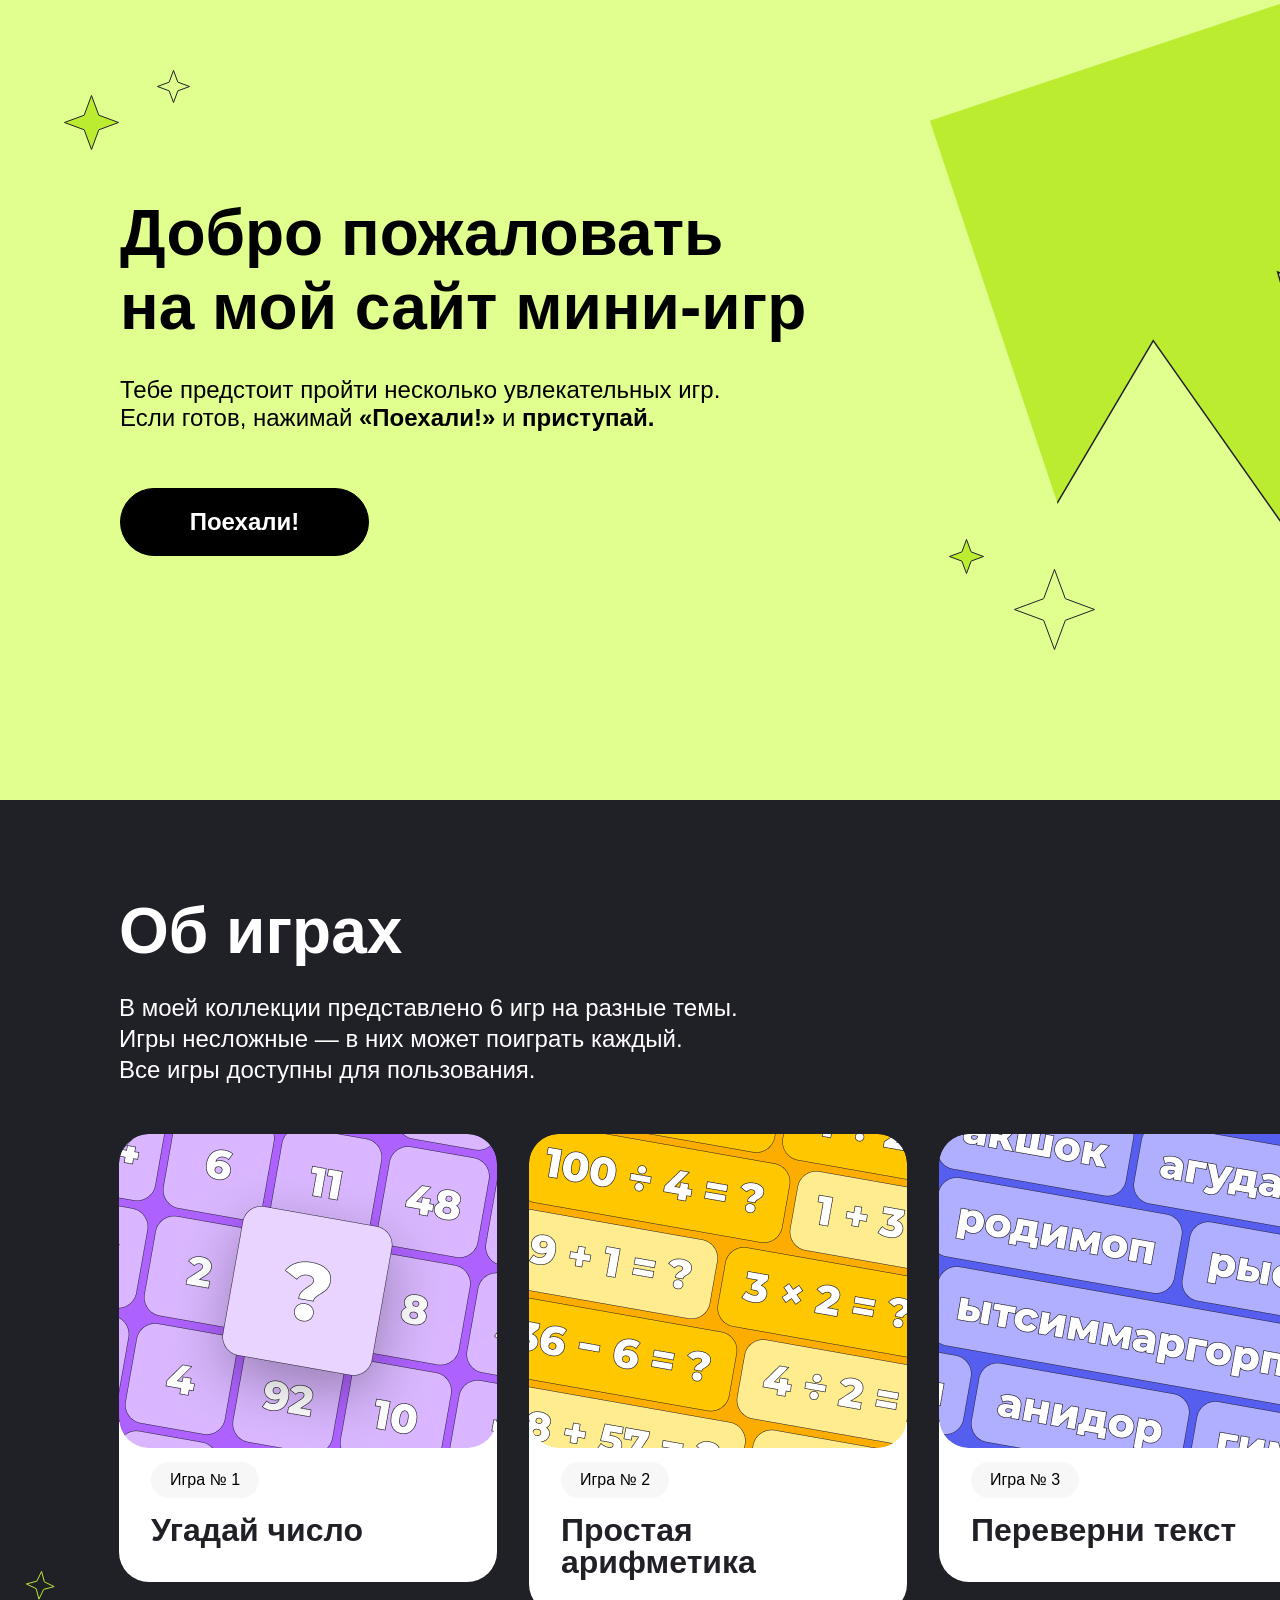
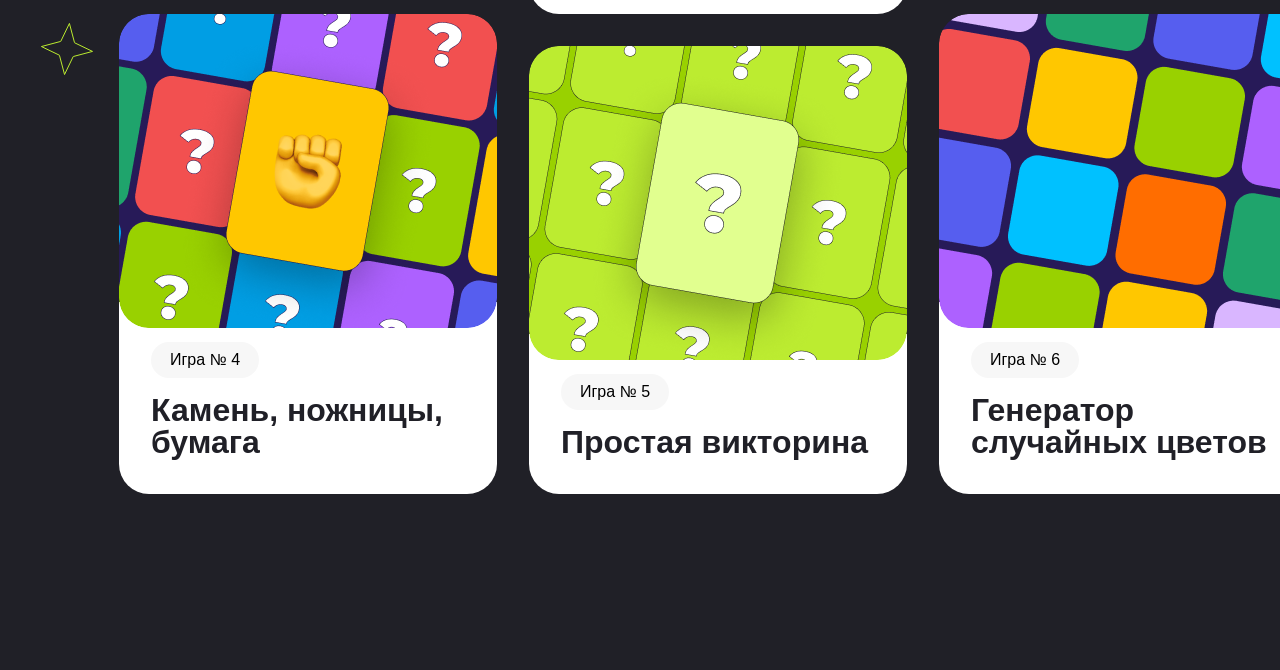
==== index.html @ fdf6c8bb "Сделала первый блок и блок с играми" ====
<!DOCTYPE html>
<html lang="en">
<head>
<link rel="stylesheet" href="style.css">
    <meta charset="UTF-8">
    <meta name="viewport" content="width=device-width, initial-scale=1.0">
    <title>Miniplays</title>
</head>
<body>
    <div class="welcom">
        <h1>Добро пожаловать<br>на мой сайт мини-игр</h1>
        <p>Тебе предстоит пройти несколько увлекательных игр.<br>Если готов, нажимай <strong>«Поехали!»</strong> и <strong>приступай.</strong></p>
        <a href="#games" class="welcom__button">Поехали!<!DOCTYPE html></a>
        <svg class="star-1" width="57" height="57" viewBox="0 0 57 57" fill="none" xmlns="http://www.w3.org/2000/svg">
<path d="M35.7285 20.9756L35.8086 21.1914L36.0244 21.2715L55.5586 28.5L36.0244 35.7285L35.8086 35.8086L35.7285 36.0244L28.5 55.5586L21.2715 36.0244L21.1914 35.8086L20.9756 35.7285L1.44043 28.5L20.9756 21.2715L21.1914 21.1914L21.2715 20.9756L28.5 1.44043L35.7285 20.9756Z" fill="#BCEC30" stroke="#202027"/>
</svg>
        <svg class="star-2" width="35" height="35" viewBox="0 0 35 35" fill="none" xmlns="http://www.w3.org/2000/svg">
<path d="M21.7578 12.9473L21.8379 13.1621L22.0527 13.2422L33.5586 17.5L22.0527 21.7578L21.8379 21.8379L21.7578 22.0527L17.5 33.5586L13.2422 22.0527L13.1621 21.8379L12.9473 21.7578L1.44043 17.5L12.9473 13.2422L13.1621 13.1621L13.2422 12.9473L17.5 1.44043L21.7578 12.9473Z" stroke="#202027"/>
</svg>
        <svg class="star-3" width="37" height="37" viewBox="0 0 37 37" fill="none" xmlns="http://www.w3.org/2000/svg">
<path d="M23.0273 13.6768L23.1074 13.8926L23.3232 13.9727L35.5586 18.5L23.3232 23.0273L23.1074 23.1074L23.0273 23.3232L18.5 35.5586L13.9727 23.3232L13.8926 23.1074L13.6768 23.0273L1.44043 18.5L13.6768 13.9727L13.8926 13.8926L13.9727 13.6768L18.5 1.44043L23.0273 13.6768Z" fill="#BCEC30" stroke="#202027"/>
</svg>
        <svg class="star-4" width="83" height="83" viewBox="0 0 83 83" fill="none" xmlns="http://www.w3.org/2000/svg">
<path d="M52.2402 30.4648L52.3193 30.6807L52.5352 30.7598L81.5586 41.5L52.5352 52.2402L52.3193 52.3193L52.2402 52.5352L41.5 81.5586L30.7598 52.5352L30.6807 52.3193L30.4648 52.2402L1.44043 41.5L30.4648 30.7598L30.6807 30.6807L30.7598 30.4648L41.5 1.44043L52.2402 30.4648Z" stroke="#202027"/>
</svg>
        <svg class="star-5" width="413" height="528" viewBox="0 0 413 528" fill="none" xmlns="http://www.w3.org/2000/svg">
<path d="M533.959 48.4061C543.388 51.031 805.793 161.965 805.793 161.965L527.388 191.848L703.271 417.66L455.313 263.412L430.049 524.856L360.161 249.531L127.215 380.493L287.682 188.266L2.90681 175.289L270.58 95.0267L71.6811 -134.041L351.313 -2.49639L415.308 -256.31L444.045 -1.9517L698.758 -177.398L533.959 48.4061Z" fill="#BCEC30" stroke="#202027" stroke-miterlimit="10" stroke-linecap="round"/>
</svg>




    </div>
    <div class="games" id="games">
        <svg class="star__1" width="32" height="32" viewBox="0 0 32 32" fill="none" xmlns="http://www.w3.org/2000/svg">
<path d="M19.7299 11.9161L19.7892 12.1375L19.9965 12.2377L29.7633 16.9489L19.282 19.7301L19.0596 19.7894L18.9593 19.9966L14.2472 29.7633L11.467 19.2821L11.4077 19.0597L11.2015 18.9596L1.43379 14.2474L11.9159 11.4672L12.1374 11.4079L12.2375 11.2016L16.9487 1.43382L19.7299 11.9161Z" stroke="#BCEC30"/>
</svg>
        <svg class="star__2" width="55" height="55" viewBox="0 0 55 55" fill="none" xmlns="http://www.w3.org/2000/svg">
<path d="M34.7319 20.6643L34.7912 20.8867L34.9985 20.986L52.916 29.6302L33.6877 34.7322L33.4652 34.7914L33.365 34.9987L24.7208 52.9162L19.6188 33.6878L19.5605 33.4655L19.3533 33.3653L1.43475 24.7209L20.6641 19.619L20.8865 19.5608L20.9857 19.3534L29.63 1.43493L34.7319 20.6643Z" stroke="#BCEC30"/>
</svg>
        <h2>Об играх</h2>
        <p>В моей коллекции представлено 6 игр на разные темы.<br>Игры несложные — в них может поиграть каждый.<br>Все игры доступны для пользования.</p>
    <div class="games__cards">
        <a class="games__card">
        <img src="images/cards1.png" alt="">
        <div class="games__card-content">
                <p class="games__card-number">Игра № 1</p>
                <h3>Угадай число</h3>
        </div>
        </a>
        <a class="games__card">
        <img src="images/cards2.png" alt="">
        <div class="games__card-content">
                <p class="games__card-number">Игра № 2</p>
                <h3>Простая арифметика</h3>
        </div>
        </a>
        <a class="games__card">
        <img src="images/cards3.png" alt="">
        <div class="games__card-content">
                <p class="games__card-number">Игра № 3</p>
                <h3>Переверни текст</h3>

        </div>
        </a>
        <a class="games__card">
        <img src="images/cards4.png" alt="">
        <div class="games__card-content">
                <p class="games__card-number">Игра № 4</p>
                <h3>Камень, ножницы,  бумага </h3>
        </div>
        </a>
        <a class="games__card">
        <img src="images/cards5.png" alt="">
        <div class="games__card-content">
                <p class="games__card-number">Игра № 5</p>
                <h3>Простая викторина</h3>
        </div>
        </a>
        <a class="games__card">
        <img src="images/cards6.png" alt="">
        <div class="games__card-content">
                <p class="games__card-number">Игра № 6</p>
                <h3>Генератор случайных цветов</h3>
        </div>
        </a>
    </div>
</body>
</html>
---- style.css ----
* {
    margin: 0;
    padding: 0;
}
.welcom {
    width: 1440px;
    height: 800px;
    box-sizing: border-box;
    background: rgba(225, 255, 143, 1);
    padding-left: 120px;
    padding-top: 196px;
    position: relative;
}

.welcom h1 {
    font-family: 'Montserrat', sans-serif;
    font-weight: 700;
    font-size: 64px;
    width: 769px;
    height: 156px;
}

.welcom p {
    font-family: 'Montserrat', sans-serif;
    font-size: 24px;
    width: 720px;
    height: 64px;
    margin-top: 24px;
}

.welcom__button {
    font-family: 'Montserrat', sans-serif;
    display: flex;
    align-items: center;
    justify-content: center;
    text-decoration: none;
    width: 247px;
    height: 66px;
    border-radius: 60px;
    border: 1px solid black;
    background: black;
    color: white;
    width: 117;
    height: 34;
    font-weight: 600;
    font-size: 24px;
    margin-top: 48px;
    transition: 0.3s;
}

.welcom__button:hover {
    background: white;
    color: black;
}

.welcom .star-1 {
    position: absolute;
    top: 94px;
    left: 63px;
}

.welcom .star-2 {
    position: absolute;
    top: 69px;
    left: 156px;
}

.welcom .star-3 {
    position: absolute;
    top: 538px;
    left: 948px;
}

.welcom .star-4 {
    position: absolute;
    top: 568px;
    left: 1013px;
}

.welcom .star-5 {
    position: relative;
    overflow: hidden;
    width: 749.55px;
    height: 791.06px;
    top: -600px;
    left: 928.75px;
    transform: rotate(-108.45deg);
}

.games {
    width: 1440px;
    height: 1470px;
    box-sizing: border-box;
    background: rgba(32, 32, 39, 1);
    padding-left: 119px;
    padding-right: 120px;
    padding-top: 94px;
}

.games h2 {
    font-family: 'Montserrat', sans-serif;
    font-weight: 700;
    font-size: 64px;
    color: rgba(255, 255, 255, 1);
}

.games > p {
    font-family: 'Montserrat', sans-serif;
    font-weight: 400;
    font-size: 24px;
    line-height: 130%;
    color: rgba(255, 255, 255, 1);
    margin-top: 24px;
}

.games__cards {
    display: grid;
    grid-template-columns: repeat(3, 378px);
    gap: 32px;
    margin-top: 48px;
    align-items: start;
}

.games__card {
    display: block;
    width: 378px;
    text-decoration: none;
    transition: 0.3s;
}

.games__card:hover {
    transform: scale(1.05);
}

.games__card:nth-child(4),
.games__card:nth-child(6) {
    transform: translateY(-32px);
}

.games__card:nth-child(4):hover,
.games__card:nth-child(6):hover {
    transform: translateY(-32px) scale(1.05);
}

.games__card img {
    width: 378px;
    height: 314px;
    border-radius: 30px;
}

.games__card-content {
    display: flex;
    flex-direction: column;
    width: 378px;
    box-sizing: border-box;
    gap: 16px;
    border-radius: 0 0 30px 30px;
    padding-top: 40px;
    padding-right: 32px;
    padding-bottom: 36px;
    padding-left: 32px;
    background: white;
    margin-top: -30px;
}

.games__card-content p {
    font-family: 'Montserrat', sans-serif;
    font-weight: 500;
    font-size: 16px;
    line-height: 110%;
}

.games__card-content h3 {
    font-family: 'Montserrat', sans-serif;
    font-weight: 700;
    font-size: 32px;
    line-height: 100%;
    letter-spacing: 0;
    color: rgba(32, 32, 39, 1);
}

.games__card-number {
    width: 108px;
    height: 36px;
    border-radius: 52.58px;
    font-family: 'Montserrat', sans-serif;
    font-weight: 500;
    font-size: 16px;
    background: rgba(247, 247, 247, 1);
    display: flex;
    align-items: center;
    justify-content: center;
}

.games .star__1 {
    position: absolute;
    width: 31.34px;
    height: 31.34px;
    top: 1570px;
    left: 25px;
    z-index: 1;
}

.games .star__2 {
    position: absolute;
    width: 54.6px;
    height: 54.6px;
    top: 1622px;
    left: 40px;
    z-index: 1;
}
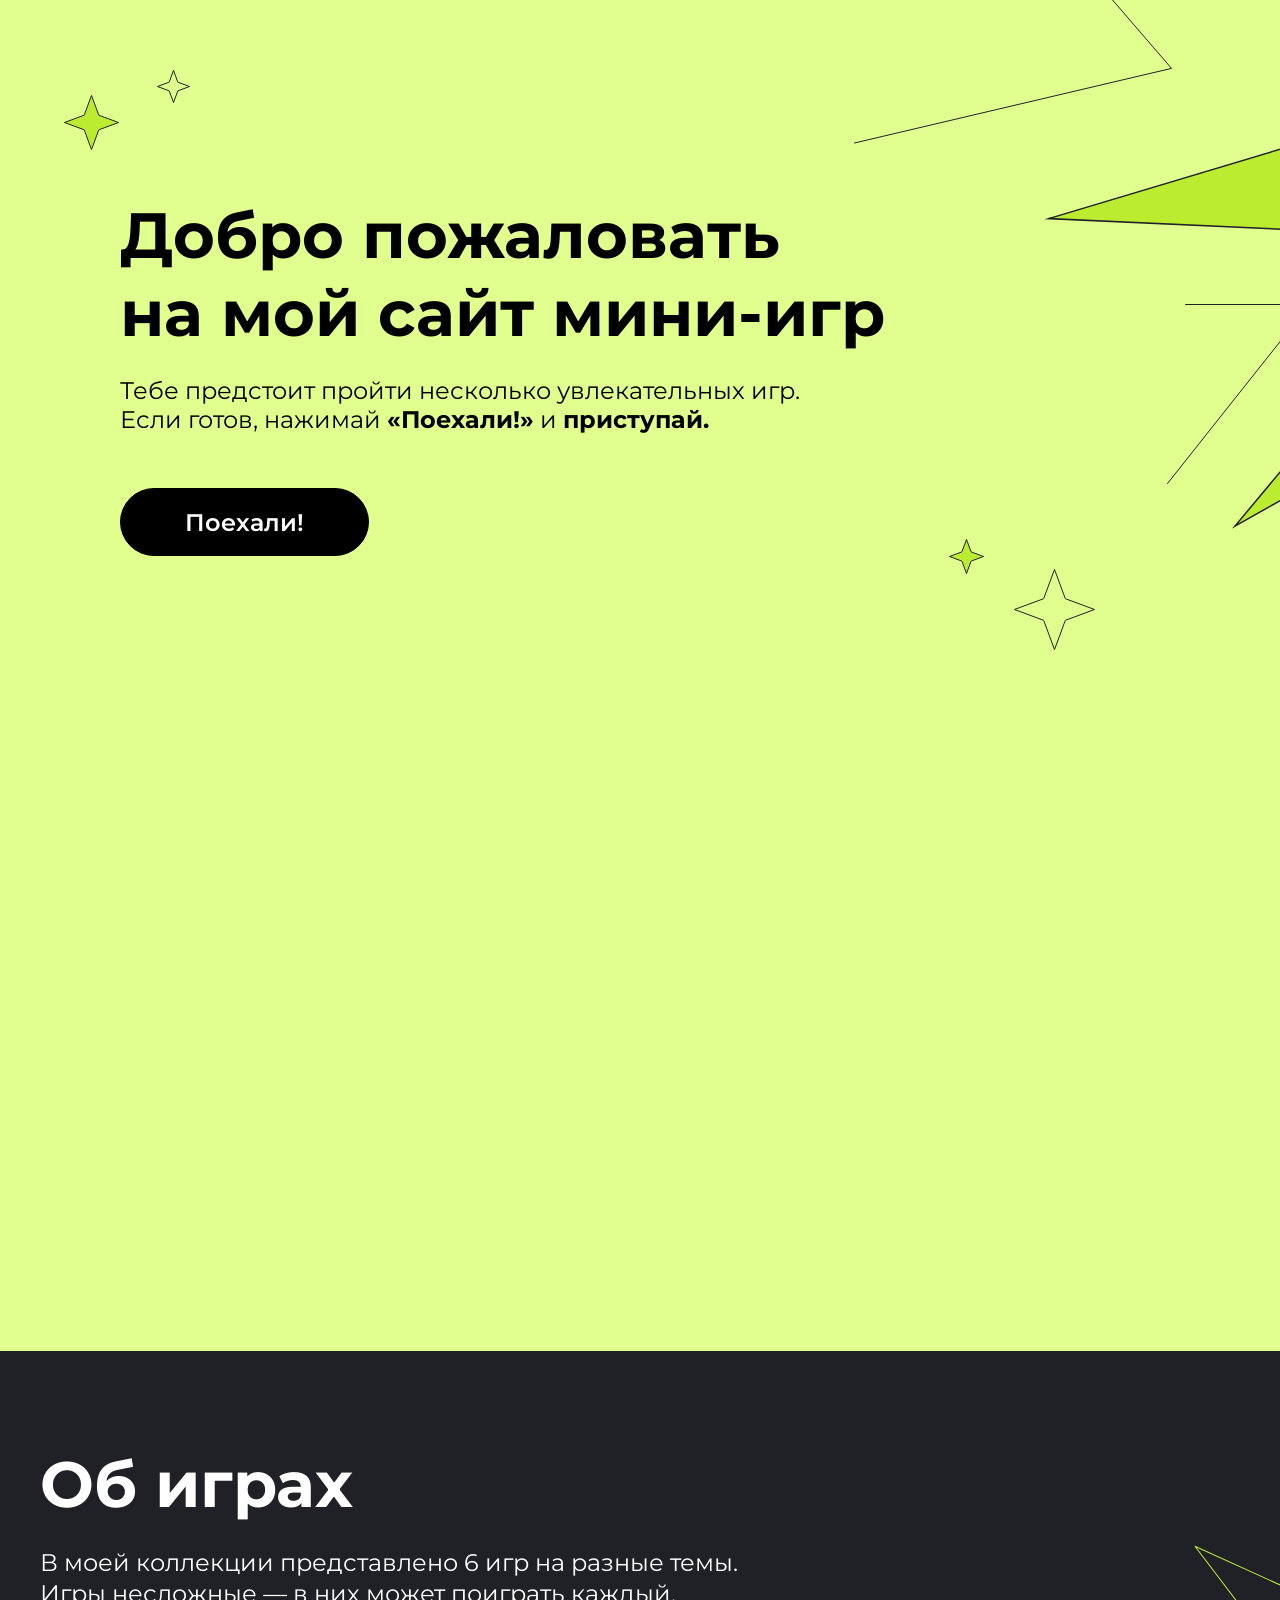
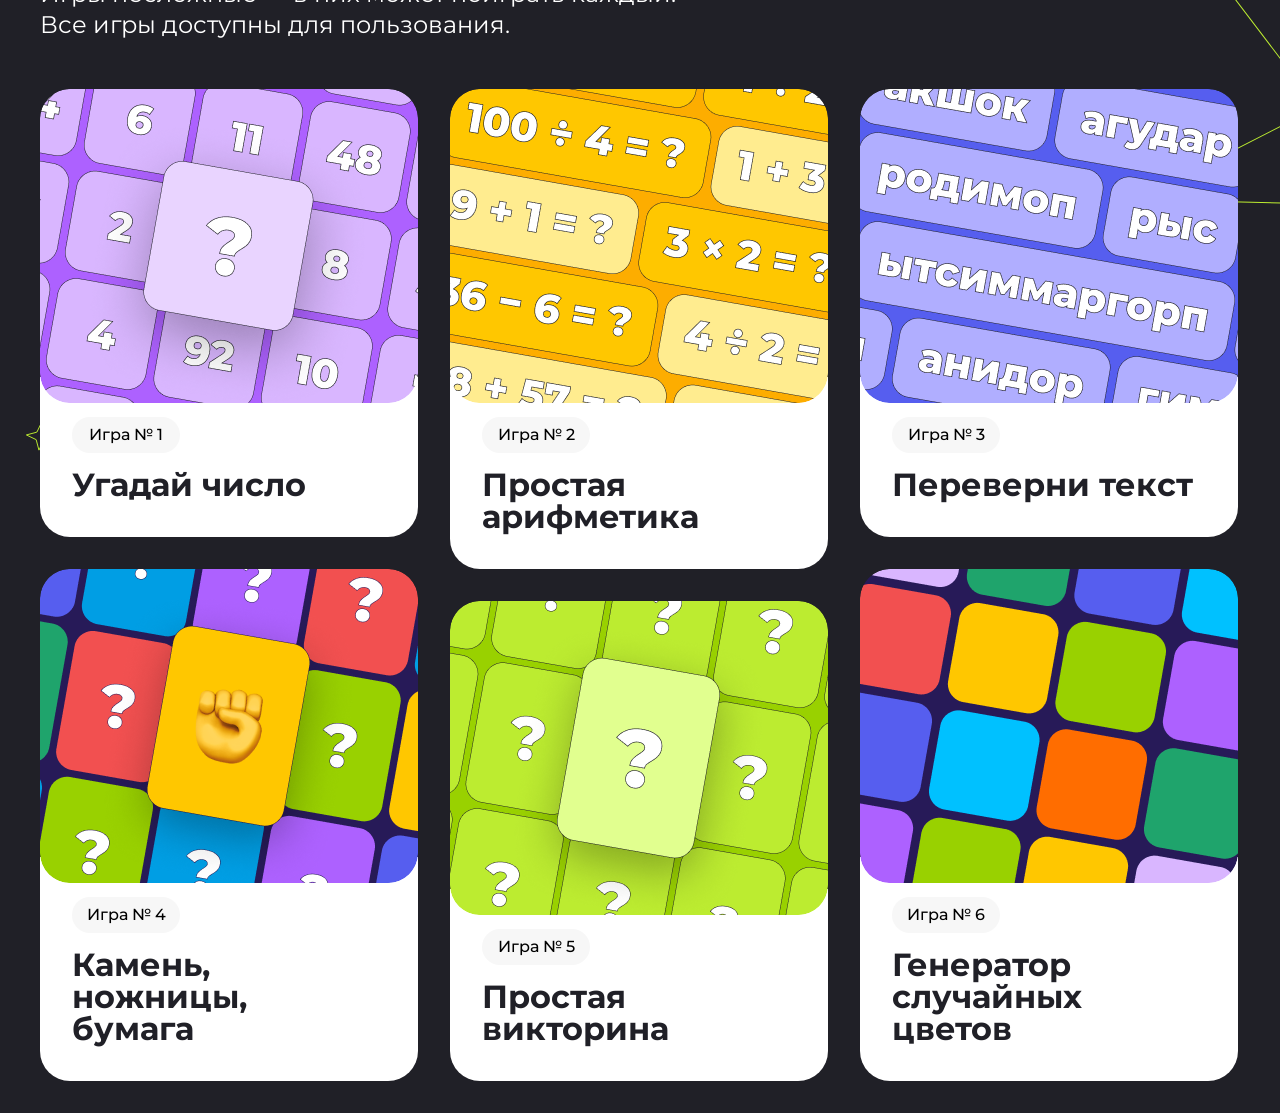
==== commit b36c3ae3: "Доработала HTML и CSS" ====
--- a/index.html
+++ b/index.html
@@ -1,13 +1,16 @@
 <!DOCTYPE html>
 <html lang="en">
 <head>
-<link rel="stylesheet" href="style.css">
+<link rel="preconnect" href="https://fonts.googleapis.com">
+<link rel="preconnect" href="https://fonts.gstatic.com" crossorigin>
+<link href="https://fonts.googleapis.com/css2?family=Montserrat:wght@400;500;600;700&display=swap" rel="stylesheet">
+<link rel="stylesheet"  href="style.css">
     <meta charset="UTF-8">
     <meta name="viewport" content="width=device-width, initial-scale=1.0">
     <title>Miniplays</title>
 </head>
 <body>
-    <div class="welcom">
+    <section class="welcom">
         <h1>Добро пожаловать<br>на мой сайт мини-игр</h1>
         <p>Тебе предстоит пройти несколько увлекательных игр.<br>Если готов, нажимай <strong>«Поехали!»</strong> и <strong>приступай.</strong></p>
         <a href="#games" class="welcom__button">Поехали!<!DOCTYPE html></a>
@@ -26,18 +29,31 @@
         <svg class="star-5" width="413" height="528" viewBox="0 0 413 528" fill="none" xmlns="http://www.w3.org/2000/svg">
 <path d="M533.959 48.4061C543.388 51.031 805.793 161.965 805.793 161.965L527.388 191.848L703.271 417.66L455.313 263.412L430.049 524.856L360.161 249.531L127.215 380.493L287.682 188.266L2.90681 175.289L270.58 95.0267L71.6811 -134.041L351.313 -2.49639L415.308 -256.31L444.045 -1.9517L698.758 -177.398L533.959 48.4061Z" fill="#BCEC30" stroke="#202027" stroke-miterlimit="10" stroke-linecap="round"/>
 </svg>
+        <svg class="vector-1" width="82" height="129" viewBox="0 0 82 129" fill="none" xmlns="http://www.w3.org/2000/svg">
+<path d="M56.8884 1.04858L0.729492 59.8133L80.7295 127.049L56.8884 1.04858Z" fill="#BCEC30" stroke="#202027" stroke-linecap="round"/>
+</svg>
+        <svg class="vector-2" width="319" height="154" viewBox="0 0 319 154" fill="none" xmlns="http://www.w3.org/2000/svg">
+<path d="M241.293 -10L317.5 78.3799L0.5 153" stroke="#202027" stroke-linecap="round"/>
+</svg>
+        <svg class="vector-3" width="144" height="180" viewBox="0 0 144 180" fill="none" xmlns="http://www.w3.org/2000/svg">
+<path d="M18.5824 0.5H142.5L0.5 179.5" stroke="#202027" stroke-linecap="round"/>
+</svg>
+        <svg class="vector-4" width="216" height="420" viewBox="0 0 216 420" fill="none" xmlns="http://www.w3.org/2000/svg">
+<path d="M0.5 79.8677L114.26 0.822235L220.382 418.822" stroke="#202027" stroke-linecap="round"/>
+</svg>
 
-
-
-
-    </div>
-    <div class="games" id="games">
+    </section>
+    <section class="games" id="games">
         <svg class="star__1" width="32" height="32" viewBox="0 0 32 32" fill="none" xmlns="http://www.w3.org/2000/svg">
 <path d="M19.7299 11.9161L19.7892 12.1375L19.9965 12.2377L29.7633 16.9489L19.282 19.7301L19.0596 19.7894L18.9593 19.9966L14.2472 29.7633L11.467 19.2821L11.4077 19.0597L11.2015 18.9596L1.43379 14.2474L11.9159 11.4672L12.1374 11.4079L12.2375 11.2016L16.9487 1.43382L19.7299 11.9161Z" stroke="#BCEC30"/>
 </svg>
         <svg class="star__2" width="55" height="55" viewBox="0 0 55 55" fill="none" xmlns="http://www.w3.org/2000/svg">
 <path d="M34.7319 20.6643L34.7912 20.8867L34.9985 20.986L52.916 29.6302L33.6877 34.7322L33.4652 34.7914L33.365 34.9987L24.7208 52.9162L19.6188 33.6878L19.5605 33.4655L19.3533 33.3653L1.43475 24.7209L20.6641 19.619L20.8865 19.5608L20.9857 19.3534L29.63 1.43493L34.7319 20.6643Z" stroke="#BCEC30"/>
 </svg>
+        <svg class="star__3" width="458" height="567" viewBox="0 0 458 567" fill="none" xmlns="http://www.w3.org/2000/svg">
+<path d="M311.161 184.877L311.375 185.435L311.886 185.126L479.433 83.8167L380.124 252.557L379.822 253.073L380.382 253.28L564.052 321.108L370.208 348.674L369.616 348.758L369.804 349.326L431.289 535.215L288.879 400.849L288.444 400.439L288.117 400.94L181.119 564.91L197.378 369.793L197.429 369.197L196.833 369.254L1.92162 387.833L164.61 278.892L165.107 278.56L164.691 278.129L28.6394 137.326L215.247 196.597L215.817 196.778L215.894 196.186L241.151 2.02592L311.161 184.877Z" stroke="#BCEC30"/>
+</svg>
+
         <h2>Об играх</h2>
         <p>В моей коллекции представлено 6 игр на разные темы.<br>Игры несложные — в них может поиграть каждый.<br>Все игры доступны для пользования.</p>
     <div class="games__cards">
@@ -86,5 +102,6 @@
         </div>
         </a>
     </div>
+  </section>
 </body>
 </html>
--- a/style.css
+++ b/style.css
@@ -3,8 +3,6 @@
     padding: 0;
 }
 .welcom {
-    width: 1440px;
-    height: 800px;
     box-sizing: border-box;
     background: rgba(225, 255, 143, 1);
     padding-left: 120px;
@@ -83,17 +81,46 @@
     width: 749.55px;
     height: 791.06px;
     top: -600px;
-    left: 928.75px;
-    transform: rotate(-108.45deg);
+    left: 858.75px;
+}
+
+.vector-1 {
+    position: absolute;
+    width: 80;
+    height: 126;
+    top: 648px;
+    left: 1427px;
+}
+
+.vector-2 {
+    position: absolute;
+    width: 317;
+    height: 163;
+    top: -10px;
+    left: 854px;
+}
+
+.vector-3 {
+    position: absolute;
+    width: 142;
+    height: 179;
+    top: 304px;
+    left: 1167px;
+}
+.vector-4 {
+    position: absolute;
+    width: 219.9;
+    height: 418;
+    top: 489px;
+    left: 1425px;
 }
 
 .games {
-    width: 1440px;
-    height: 1470px;
     box-sizing: border-box;
     background: rgba(32, 32, 39, 1);
-    padding-left: 119px;
-    padding-right: 120px;
+    position: relative;
+    padding-left: max(calc((100% - 1200px) / 2), 24px);
+    padding-right: max(calc((100% - 1200px) / 2), 24px);
     padding-top: 94px;
 }
 
@@ -126,6 +153,8 @@
     width: 378px;
     text-decoration: none;
     transition: 0.3s;
+    position: relative;
+    z-index: 2;
 }
 
 .games__card:hover {
@@ -196,7 +225,7 @@
     position: absolute;
     width: 31.34px;
     height: 31.34px;
-    top: 1570px;
+    top: 670px;
     left: 25px;
     z-index: 1;
 }
@@ -205,7 +234,16 @@
     position: absolute;
     width: 54.6px;
     height: 54.6px;
-    top: 1622px;
+    top: 722px;
     left: 40px;
     z-index: 1;
+}
+
+.games .star__3 {
+    position: absolute;
+    width: 584.72px;
+    height: 584.72px;
+    top: 77px;
+    left: 1090px;
+    transform: rotate(6.77deg);
 }
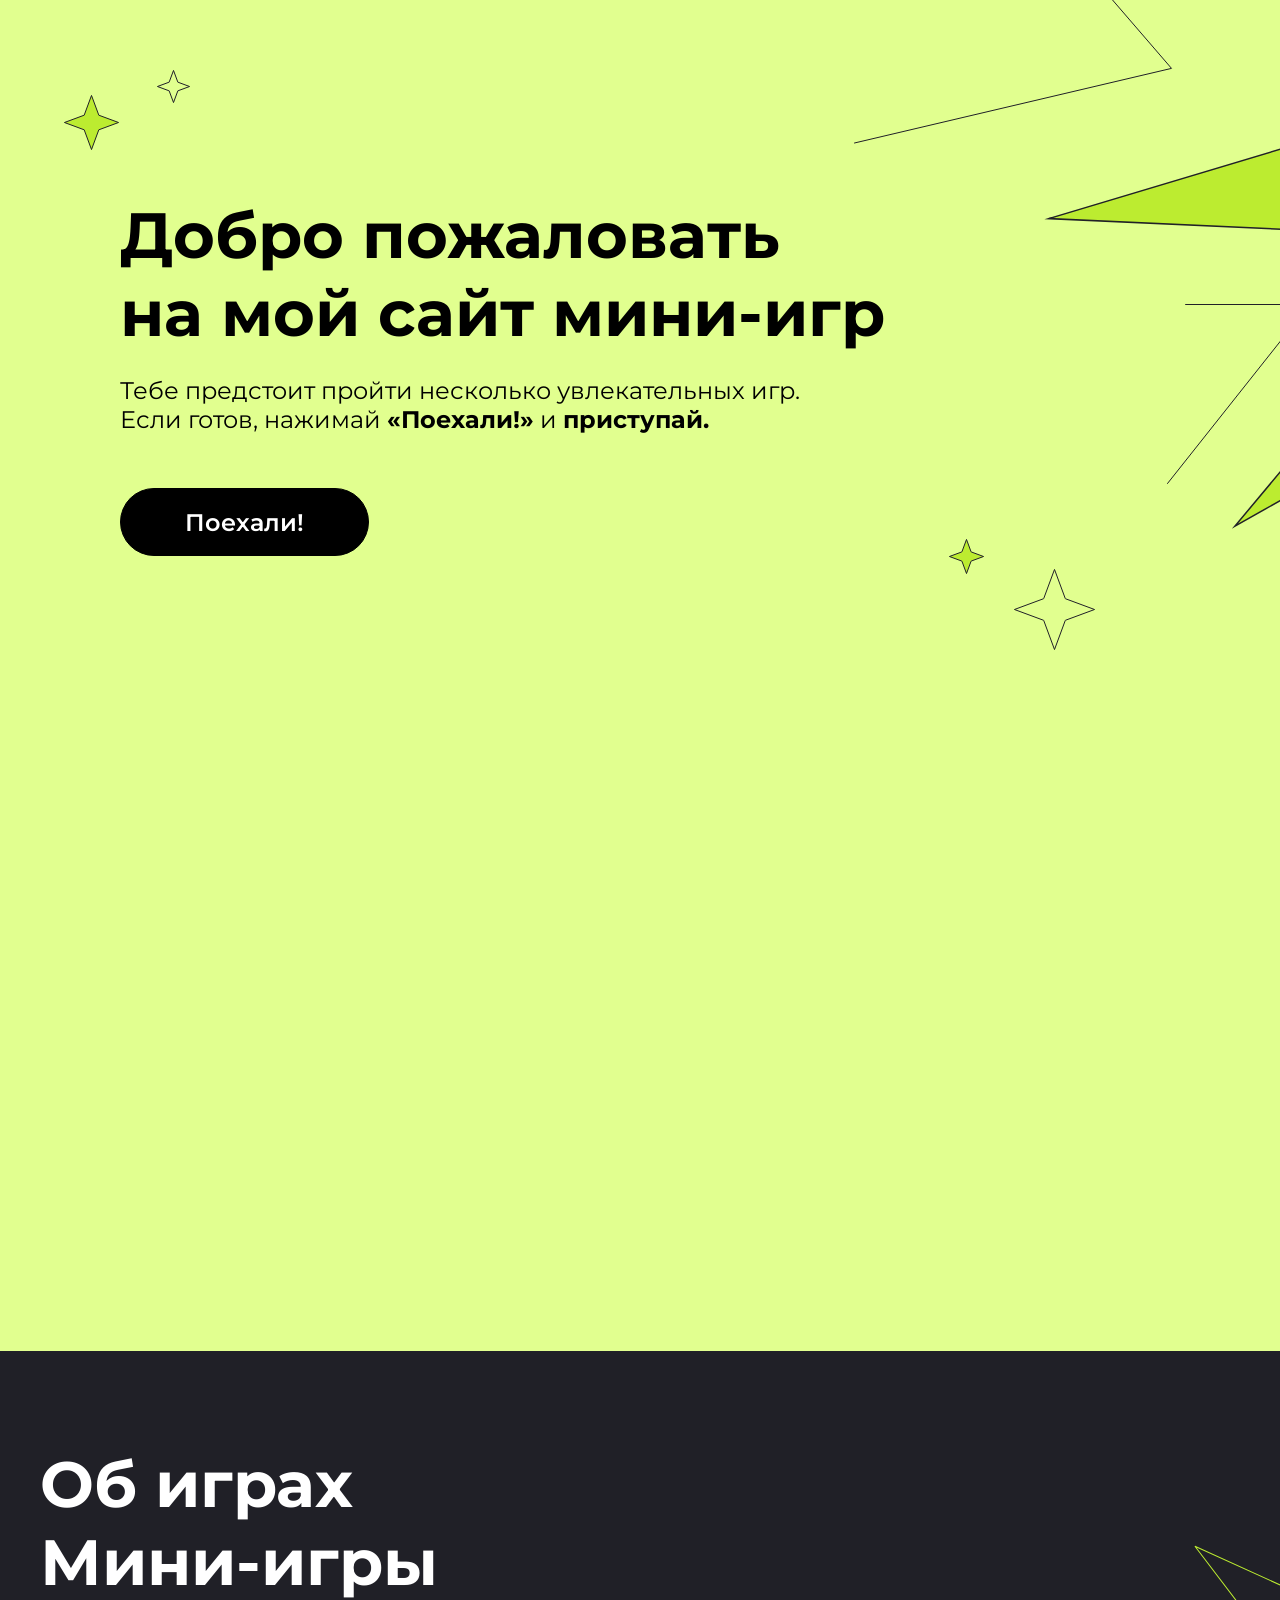
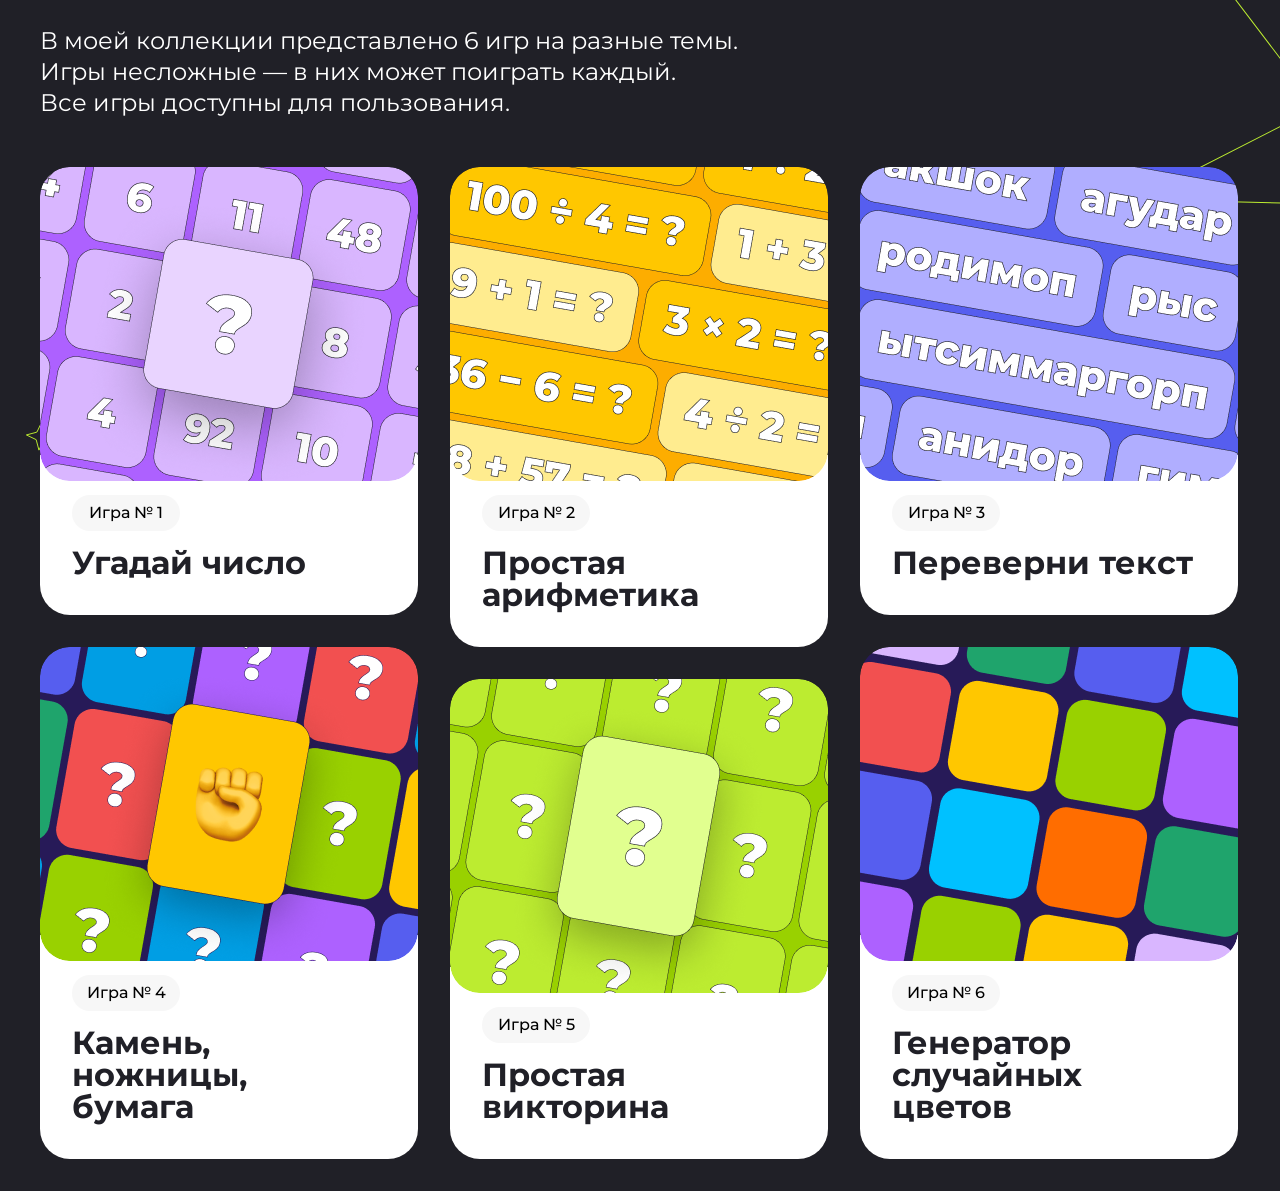
==== commit db7de644: "hw-1: адаптив welcom-блока и начало блока games" ====
--- a/index.html
+++ b/index.html
@@ -54,7 +54,8 @@
 <path d="M311.161 184.877L311.375 185.435L311.886 185.126L479.433 83.8167L380.124 252.557L379.822 253.073L380.382 253.28L564.052 321.108L370.208 348.674L369.616 348.758L369.804 349.326L431.289 535.215L288.879 400.849L288.444 400.439L288.117 400.94L181.119 564.91L197.378 369.793L197.429 369.197L196.833 369.254L1.92162 387.833L164.61 278.892L165.107 278.56L164.691 278.129L28.6394 137.326L215.247 196.597L215.817 196.778L215.894 196.186L241.151 2.02592L311.161 184.877Z" stroke="#BCEC30"/>
 </svg>
 
-        <h2>Об играх</h2>
+        <h2 class="games__title-desktop">Об играх</h2>
+        <h2 class="games__title-mobile">Мини-игры</h2>
         <p>В моей коллекции представлено 6 игр на разные темы.<br>Игры несложные — в них может поиграть каждый.<br>Все игры доступны для пользования.</p>
     <div class="games__cards">
         <a class="games__card">
--- a/style.css
+++ b/style.css
@@ -124,7 +124,8 @@
     padding-top: 94px;
 }
 
-.games h2 {
+.games h2 
+{
     font-family: 'Montserrat', sans-serif;
     font-weight: 700;
     font-size: 64px;
@@ -246,4 +247,133 @@
     top: 77px;
     left: 1090px;
     transform: rotate(6.77deg);
+}
+
+@media (max-width: 767px) {
+  .welcom {
+    padding-top: 147px;
+    padding-left: 57px;
+    padding-right: 57px;
+    padding-bottom: 180px;
+  }
+
+  .welcom h1 {
+    width: auto;
+    height: auto;
+    font-size: 40px;
+    line-height: 100%;
+    text-align: center;
+  }
+
+  .welcom p {
+    width: auto;
+    height: auto;
+    font-size: 16px;
+    line-height: 100%;
+    text-align: center;
+  }
+
+  .welcom__button {
+    width: auto;
+    height: auto;
+    font-size: 16px;
+    padding: 16px 28px;
+    margin-top: 36px;
+    margin-left: auto;
+    margin-right: auto;
+  }
+
+  .welcom .star-1 {
+    width: 35px;
+    height: 35px;
+    top: 97px;
+    left: 38px;
+  }
+
+  .welcom .star-2 {
+    width: 21px;
+    height: 21px;
+    top: 64px;
+    left: 92px;
+  }
+
+  .welcom .star-3 {
+    width: 18px;
+    height: 18px;
+    top: 557px;
+    left: 273px;
+  }
+
+  .welcom .star-4 {
+    width: 39px;
+    height: 41px;
+    top: 580px;
+    left: 304px;
+  }
+
+  .welcom .star-5 {
+    position: absolute;
+    width: 223px;
+    height: 238px;
+    top: -103px;
+    left: 188px;
+    transform: rotate(-108.68deg);
+  }
+
+  .welcom .vector-1,
+  .welcom .vector-2,
+  .welcom .vector-3,
+  .welcom .vector-4 {
+    display: none;
+  }
+
+  .games {
+    padding-top: 48px;
+    padding-left: 16px;
+    padding-right: 16px;
+    padding-bottom: 48px;
+  }
+
+  .games h2 {
+    font-size: 40px;
+  }
+
+  .games > p {
+    font-size: 16px;
+  }
+
+  .games__cards {
+    grid-template-columns: 1fr;
+    gap: 24px;
+    margin-top: 48px;
+  }
+
+  .games__card {
+    width: 100%;
+  }
+
+  .games__card img {
+    width: 100%;
+    height: auto;
+  }
+
+  .games__card-content {
+    width: 100%;
+  }
+
+  .games__card:nth-child(4),
+  .games__card:nth-child(6) {
+    transform: none;
+  }
+
+  .games__card:nth-child(4):hover,
+  .games__card:nth-child(6):hover {
+    transform: scale(1.02);
+  }
+
+  .games .star__1,
+  .games .star__2,
+  .games .star__3 {
+    display: none;
+  }
 }
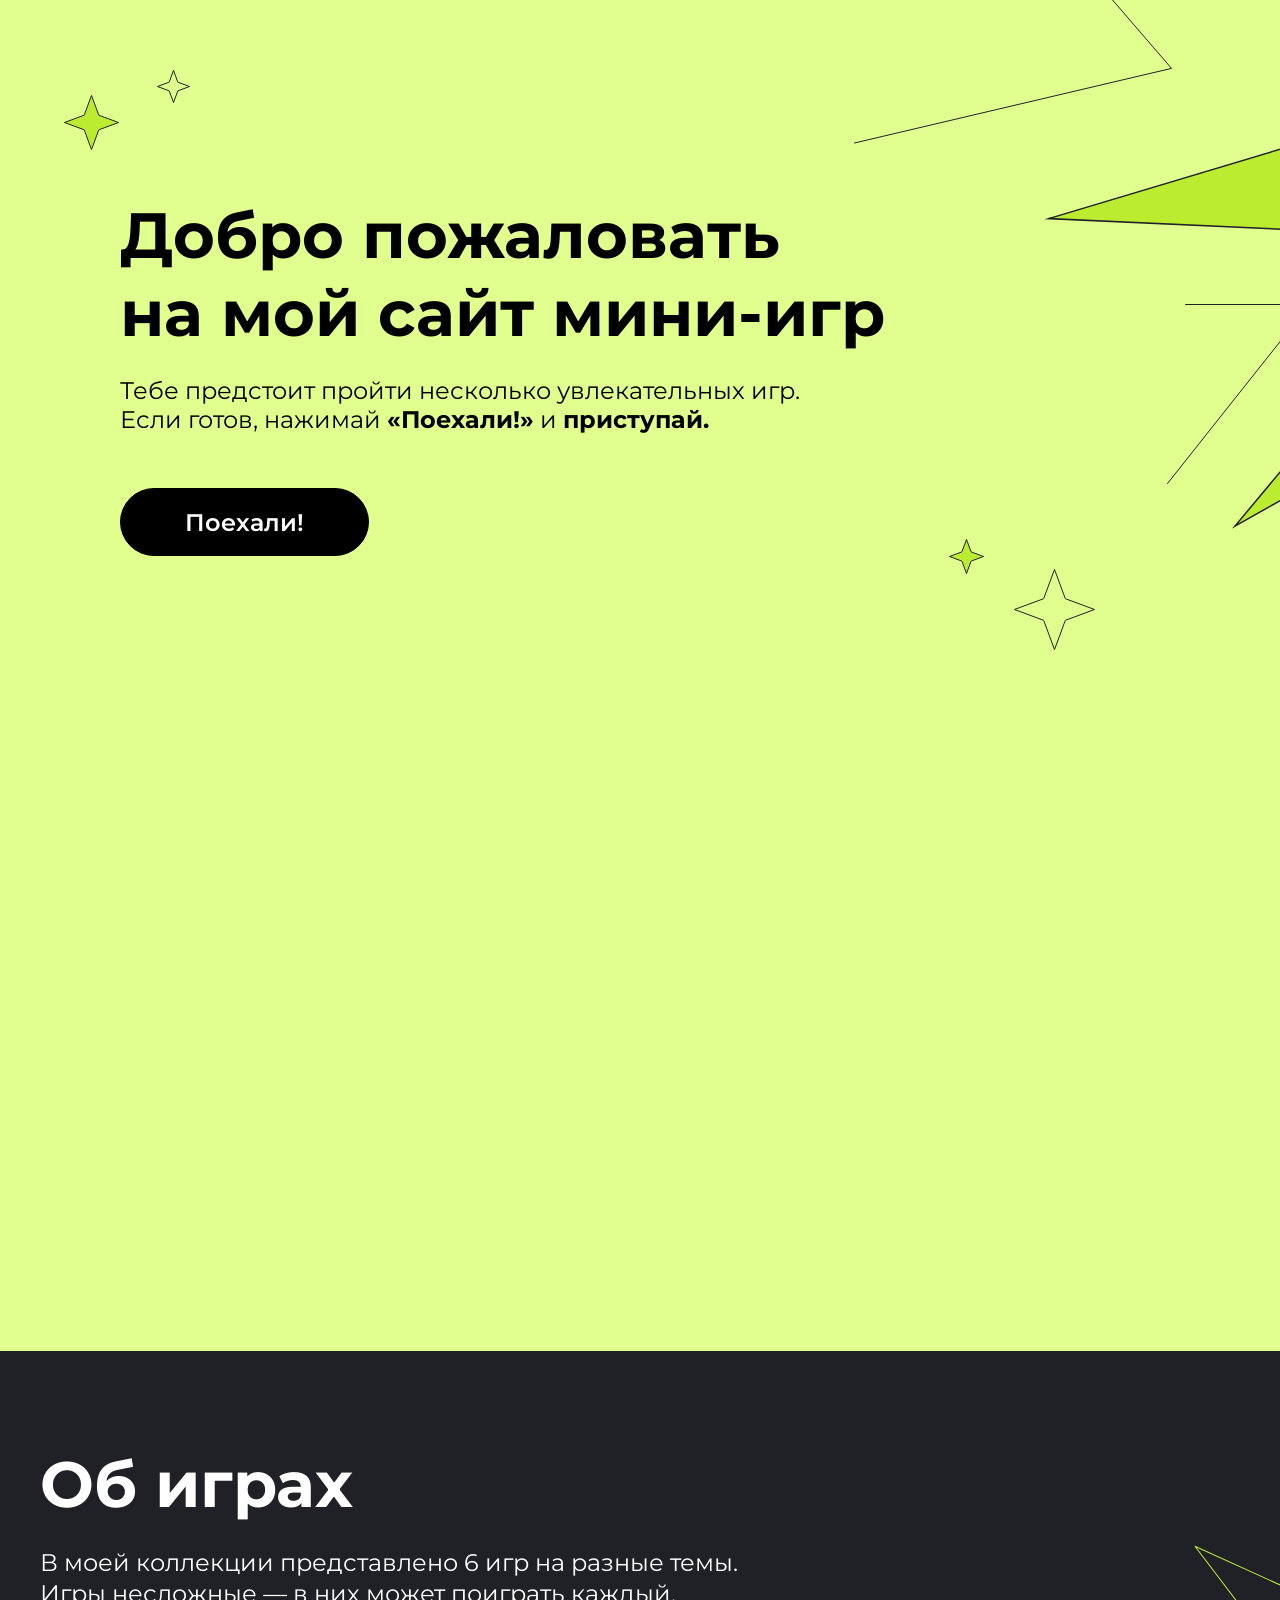
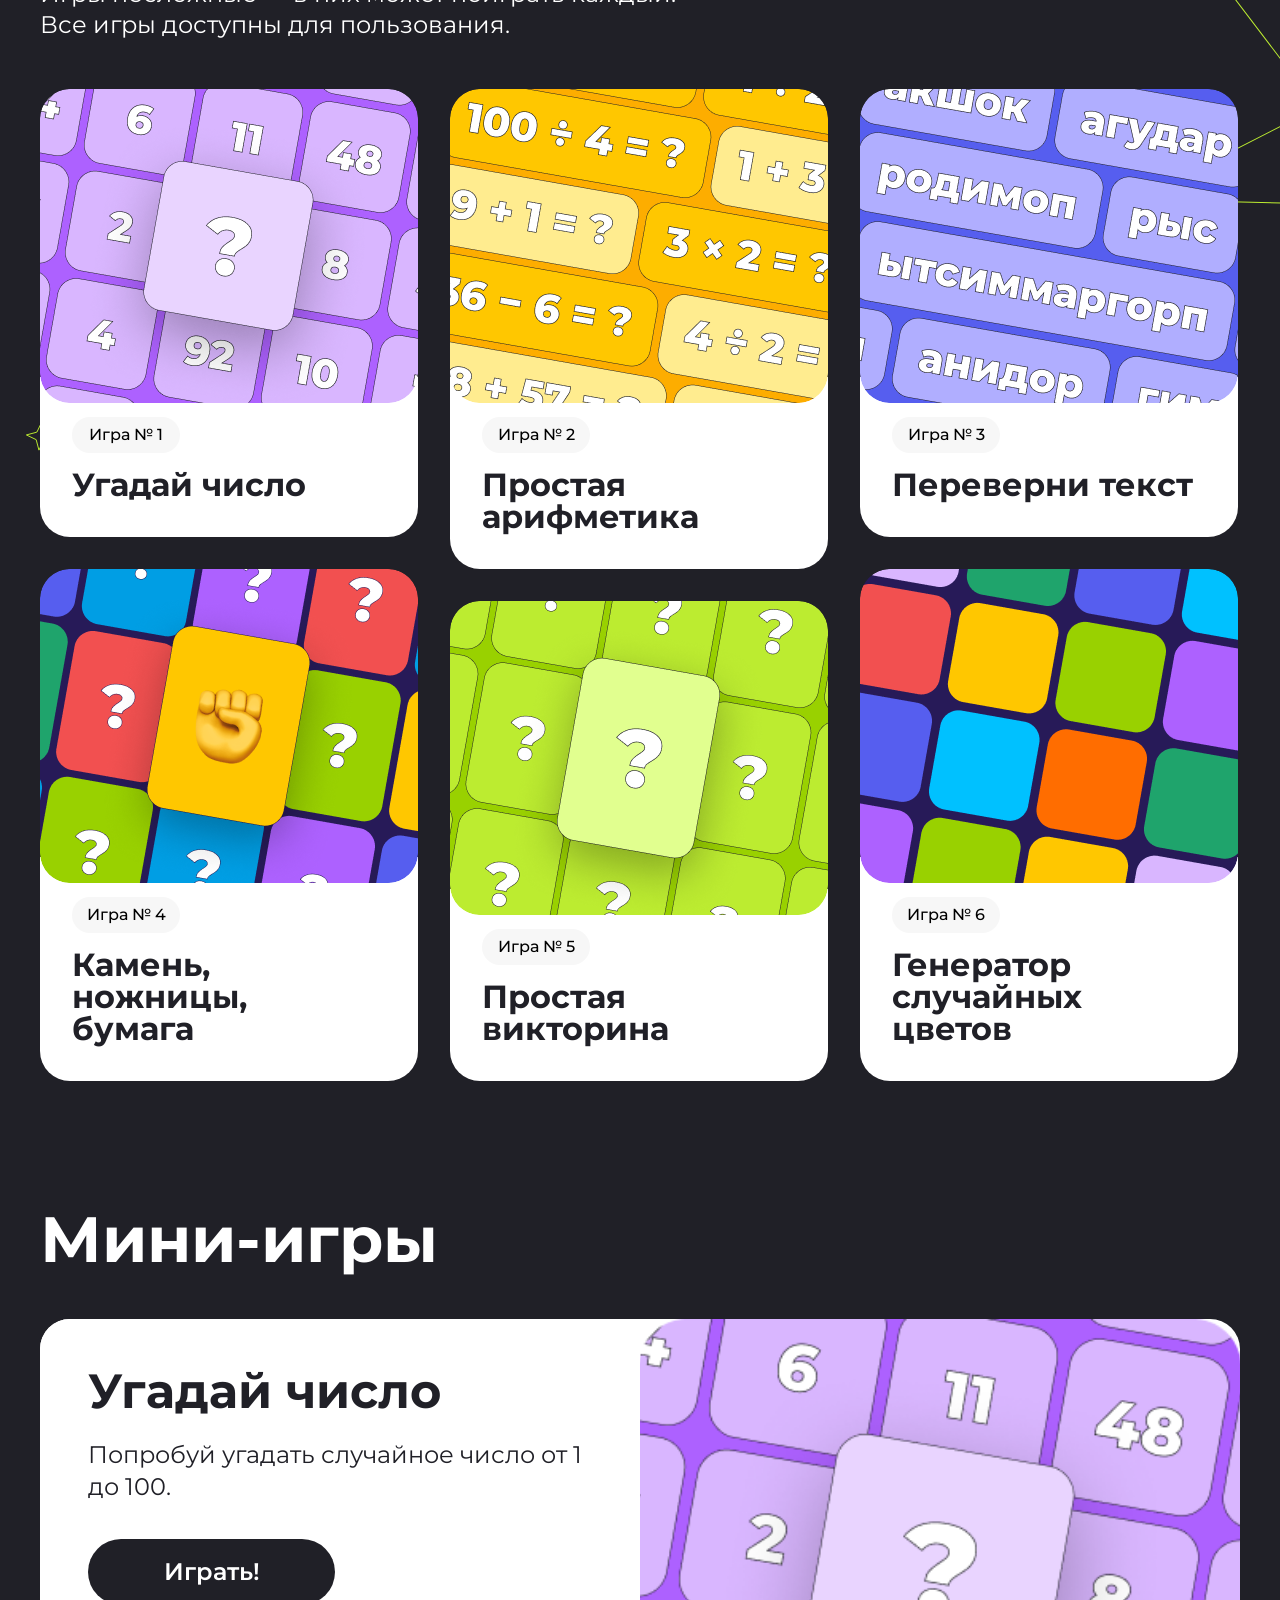
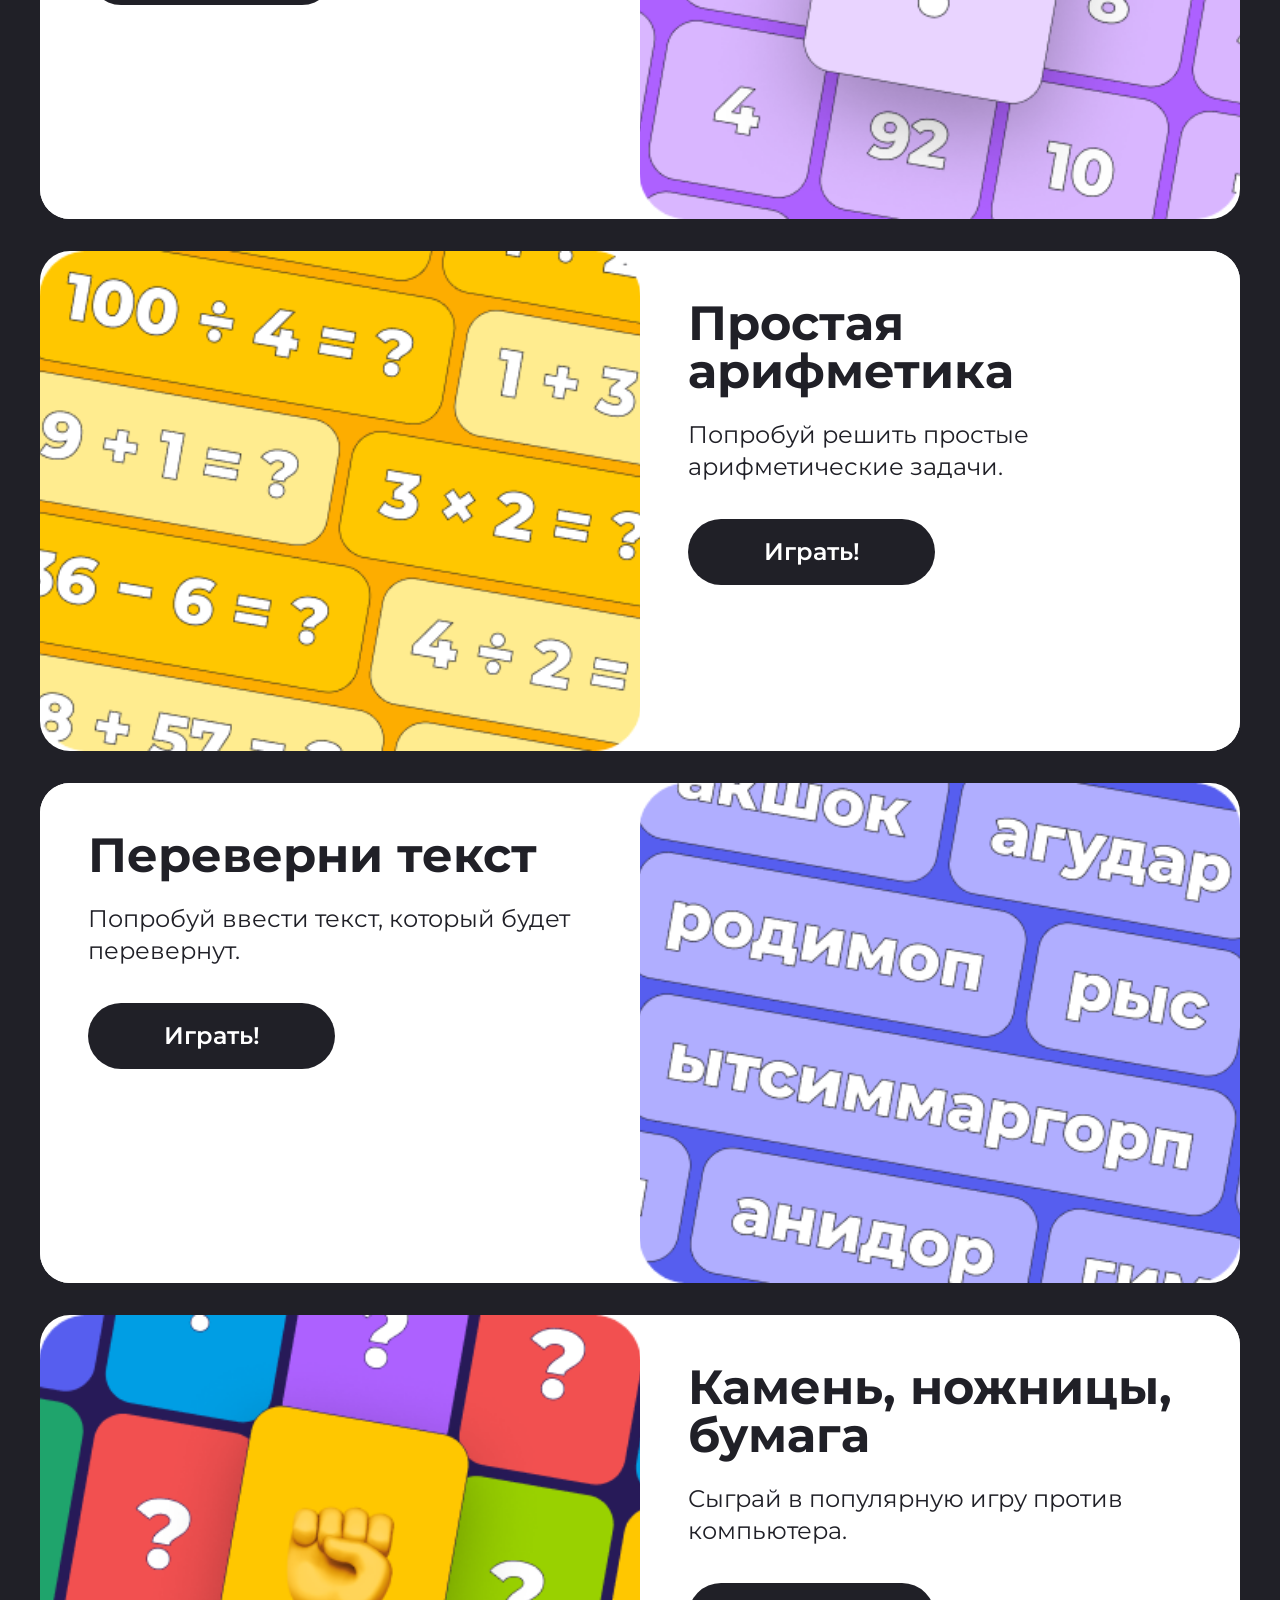
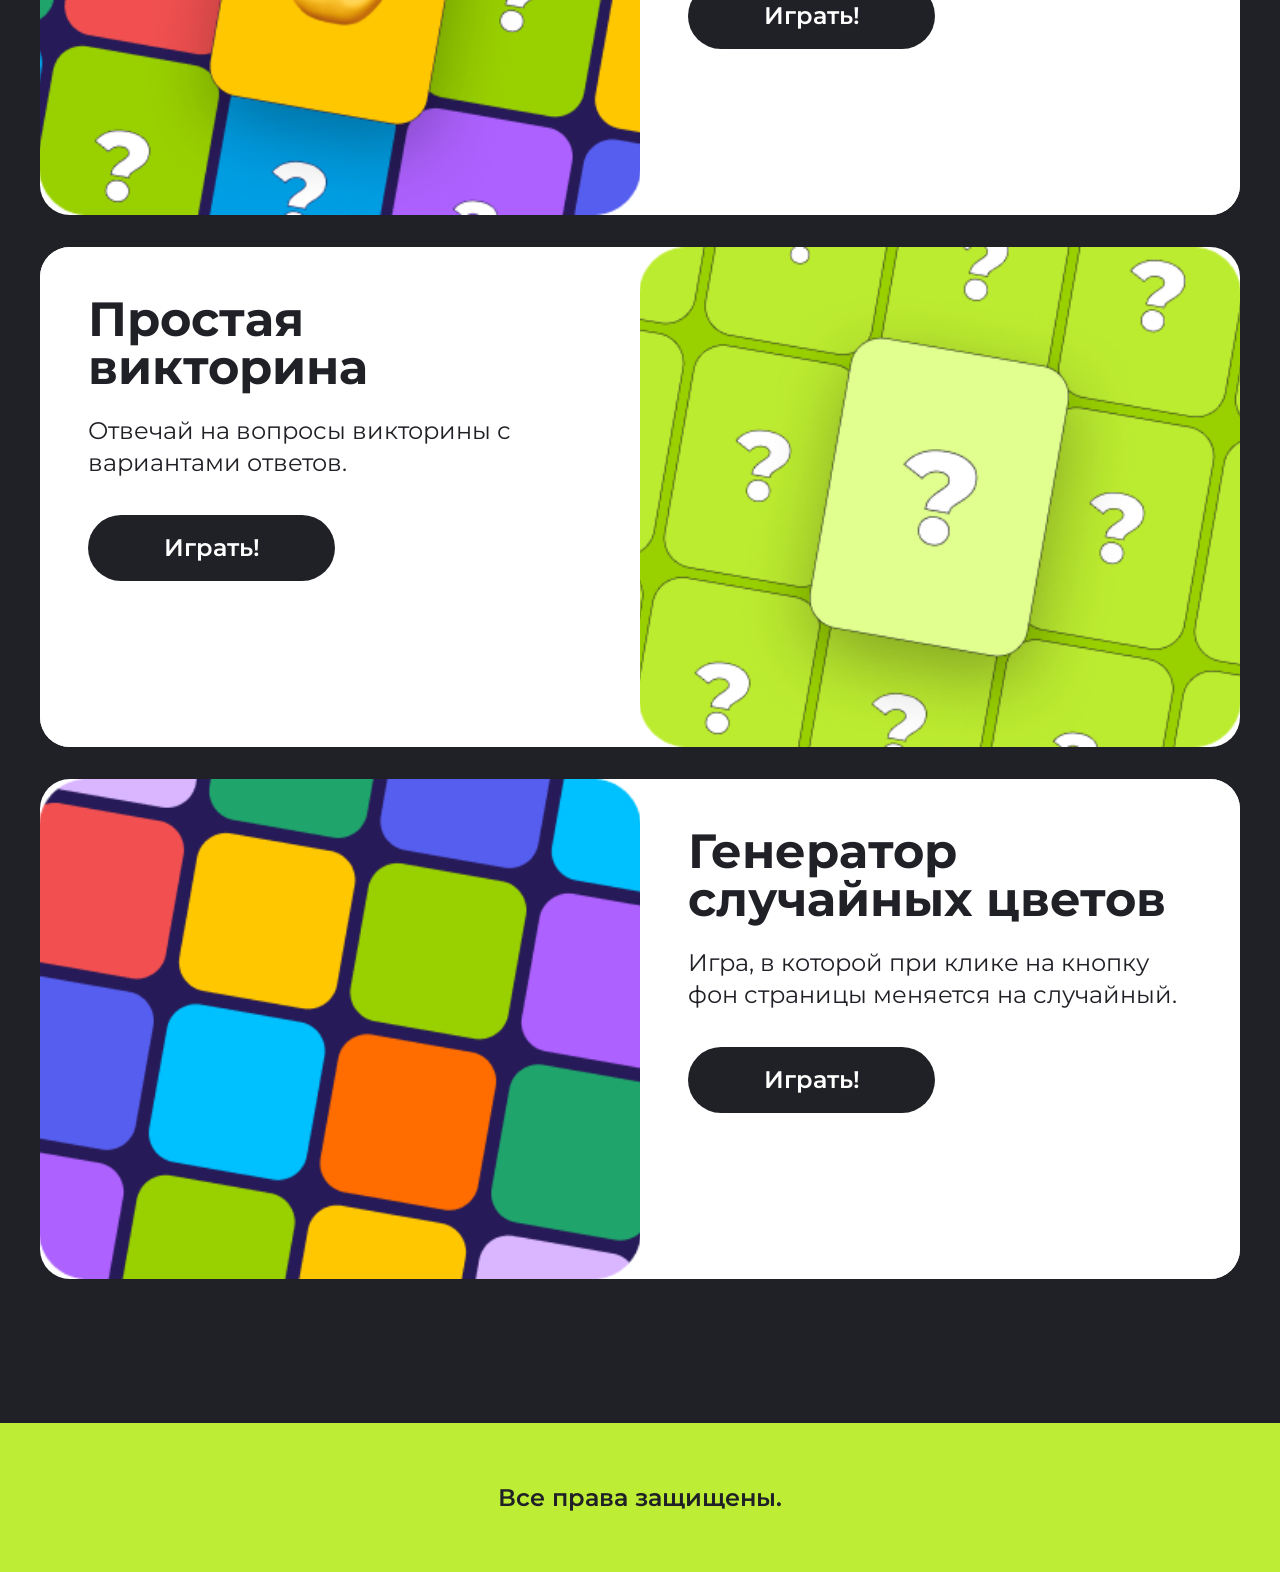
==== commit e51ef328: "hw-2: вёрстка блока мини-игры и футера" ====
--- a/index.html
+++ b/index.html
@@ -56,13 +56,15 @@
 
         <h2 class="games__title-desktop">Об играх</h2>
         <h2 class="games__title-mobile">Мини-игры</h2>
-        <p>В моей коллекции представлено 6 игр на разные темы.<br>Игры несложные — в них может поиграть каждый.<br>Все игры доступны для пользования.</p>
+        <p class="games__text-desktop">В моей коллекции представлено 6 игр на разные темы.<br>Игры несложные — в них может поиграть каждый.<br>Все игры доступны для пользования.</p>
     <div class="games__cards">
         <a class="games__card">
         <img src="images/cards1.png" alt="">
         <div class="games__card-content">
                 <p class="games__card-number">Игра № 1</p>
                 <h3>Угадай число</h3>
+                <p class="games__card-description">Попробуй угадать случайное число от 1 до 100.</p>
+                <button class="games__card-button">Играть!</button>
         </div>
         </a>
         <a class="games__card">
@@ -70,6 +72,9 @@
         <div class="games__card-content">
                 <p class="games__card-number">Игра № 2</p>
                 <h3>Простая арифметика</h3>
+                <p class="games__card-description">Попробуй решить простые  +арифметические задачи.</p>
+                <button class="games__card-button">Играть!</button>
         </div>
         </a>
         <a class="games__card">
@@ -77,7 +82,9 @@
         <div class="games__card-content">
                 <p class="games__card-number">Игра № 3</p>
                 <h3>Переверни текст</h3>
-
+                <p class="games__card-description">Попробуй ввести текст, который  +будет перевернут.</p>
+                <button class="games__card-button">Играть!</button>
         </div>
         </a>
         <a class="games__card">
@@ -86,6 +93,8 @@
                 <p class="games__card-number">Игра № 4</p>
                 <h3>Камень, ножницы,   бумага </h3>
+                <p class="games__card-description">Сыграй в популярную игру против компьютера.</p>
+                <button class="games__card-button">Играть!</button>
         </div>
         </a>
         <a class="games__card">
@@ -93,6 +102,9 @@
         <div class="games__card-content">
                 <p class="games__card-number">Игра № 5</p>
                 <h3>Простая викторина</h3>
+                <p class="games__card-description">Отвечай на вопросы викторины +с вариантами ответов.</p>
+                <button class="games__card-button">Играть!</button>
         </div>
         </a>
         <a class="games__card">
@@ -100,9 +112,91 @@
         <div class="games__card-content">
                 <p class="games__card-number">Игра № 6</p>
                 <h3>Генератор случайных цветов</h3>
+                <p class="games__card-description">Игра, в которой при клике  +на кнопку фон страницы меняется на случайный.</p>
+                <button class="games__card-button">Играть!</button>
         </div>
         </a>
     </div>
   </section>
+  <section class="mini-games">
+  <h2>Мини-игры</h2>
+  <svg class="mini-games__star-1" width="35" height="35" viewBox="0 0 35 35" fill="none" xmlns="http://www.w3.org/2000/svg">
+<path d="M22.2469 13.4283L22.2998 13.6524L22.5041 13.7585L33.446 19.4276L21.4491 22.2469L21.2251 22.2997L21.119 22.504L15.4488 33.4458L12.6306 21.449L12.5777 21.225L12.3734 21.1189L1.43062 15.4486L13.4284 12.6305L13.6524 12.5776L13.7585 12.3734L19.4278 1.43043L22.2469 13.4283Z" stroke="#BCEC30"/>
+</svg>
+
+<svg class="mini-games__star-2" width="69" height="69" viewBox="0 0 69 69" fill="none" xmlns="http://www.w3.org/2000/svg">
+<path d="M43.9327 26.0287L43.991 26.251L44.1982 26.3512L67.1165 37.4068L42.5217 43.9326L42.2993 43.9909L42.2001 44.1982L31.1435 67.1164L24.6187 42.5216L24.5595 42.2992L24.3522 42.2L1.434 31.1434L26.0287 24.6186L26.2512 24.5593L26.3514 24.3521L37.407 1.43385L43.9327 26.0287Z" stroke="#BCEC30"/>
+</svg>
+
+<svg class="mini-games__star-3" width="69" height="69" viewBox="0 0 69 69" fill="none" xmlns="http://www.w3.org/2000/svg">
+<path d="M43.3496 25.3555L43.4287 25.5713L43.6445 25.6504L67.5586 34.5L43.6445 43.3496L43.4287 43.4287L43.3496 43.6445L34.5 67.5586L25.6504 43.6445L25.5713 43.4287L25.3555 43.3496L1.44043 34.5L25.3555 25.6504L25.5713 25.5713L25.6504 25.3555L34.5 1.44043L43.3496 25.3555Z" stroke="#BCEC30"/>
+</svg>
+
+<svg class="mini-games__star-4" width="41" height="41" viewBox="0 0 41 41" fill="none" xmlns="http://www.w3.org/2000/svg">
+<path d="M25.5684 15.1367L25.6475 15.3525L25.8633 15.4316L39.5586 20.5L25.8633 25.5684L25.6475 25.6475L25.5684 25.8633L20.5 39.5586L15.4316 25.8633L15.3525 25.6475L15.1367 25.5684L1.44043 20.5L15.1367 15.4316L15.3525 15.3525L15.4316 15.1367L20.5 1.44043L25.5684 15.1367Z" stroke="#BCEC30"/>
+</svg>
+  <div class="mini-games__cards">
+
+    <article class="mini-games__card">
+      <img src="images/cards1.png" alt="">
+      <div class="mini-games__card-content">
+        <h3>Угадай число</h3>
+        <p>Попробуй угадать случайное число от 1 до 100.</p>
+        <button class="mini-games__card-button">Играть!</button>
+      </div>
+    </article>
+
+    <article class="mini-games__card">
+      <img src="images/cards2.png" alt="">
+      <div class="mini-games__card-content">
+        <h3>Простая арифметика</h3>
+        <p>Попробуй решить простые арифметические задачи.</p>
+        <button class="mini-games__card-button">Играть!</button>
+      </div>
+    </article>
+
+    <article class="mini-games__card">
+      <img src="images/cards3.png" alt="">
+      <div class="mini-games__card-content">
+        <h3>Переверни текст</h3>
+        <p>Попробуй ввести текст, который будет перевернут.</p>
+        <button class="mini-games__card-button">Играть!</button>
+      </div>
+    </article>
+
+    <article class="mini-games__card">
+      <img src="images/cards4.png" alt="">
+      <div class="mini-games__card-content">
+        <h3>Камень, ножницы, бумага</h3>
+        <p>Сыграй в популярную игру против компьютера.</p>
+        <button class="mini-games__card-button">Играть!</button>
+      </div>
+    </article>
+
+    <article class="mini-games__card">
+      <img src="images/cards5.png" alt="">
+      <div class="mini-games__card-content">
+        <h3>Простая викторина</h3>
+        <p>Отвечай на вопросы викторины с вариантами ответов.</p>
+        <button class="mini-games__card-button">Играть!</button>
+      </div>
+    </article>
+
+    <article class="mini-games__card">
+      <img src="images/cards6.png" alt="">
+      <div class="mini-games__card-content">
+        <h3>Генератор случайных цветов</h3>
+        <p>Игра, в которой при клике на кнопку фон страницы меняется на случайный.</p>
+        <button class="mini-games__card-button">Играть!</button>
+      </div>
+    </article>
+
+  </div>
+</section>
+
+<footer class="footer">
+  <p>Все права защищены.</p>
+</footer>
 </body>
 </html>
--- a/style.css
+++ b/style.css
@@ -124,12 +124,15 @@
     padding-top: 94px;
 }
 
-.games h2 
-{
+.games h2 {
     font-family: 'Montserrat', sans-serif;
     font-weight: 700;
     font-size: 64px;
     color: rgba(255, 255, 255, 1);
+}
+
+.games__title-mobile {
+  display: none;
 }
 
 .games > p {
@@ -222,6 +225,11 @@
     justify-content: center;
 }
 
+.games__card-description,
+.games__card-button {
+  display: none;
+}
+
 .games .star__1 {
     position: absolute;
     width: 31.34px;
@@ -247,6 +255,140 @@
     top: 77px;
     left: 1090px;
     transform: rotate(6.77deg);
+}
+
+.mini-games {
+  box-sizing: border-box;
+  background: rgba(32, 32, 39, 1);
+  padding-left: max(calc((100% - 1200px) / 2), 24px);
+  padding-right: max(calc((100% - 1200px) / 2), 24px);
+  padding-top: 94px;
+  padding-bottom: 144px;
+}
+
+.mini-games h2 {
+  font-family: 'Montserrat', sans-serif;
+  font-weight: 700;
+  font-size: 64px;
+  color: white;
+  line-height: 100%;
+}
+
+.mini-games__cards {
+  display: flex;
+  flex-direction: column;
+  gap: 32px;
+  margin-top: 48px;
+}
+
+.mini-games__card {
+  display: flex;
+  width: 1200px;
+  border-radius: 30px;
+  overflow: hidden;
+  background: white;
+}
+
+.mini-games__card:nth-child(odd) {
+  flex-direction: row-reverse;
+}
+
+.mini-games__card img {
+  width: 600px;
+  height: 500px;
+  object-fit: cover;
+}
+
+.mini-games__card-content {
+  box-sizing: border-box;
+  width: 600px;
+  padding: 48px;
+  background: white;
+  display: flex;
+  flex-direction: column;
+  align-items: flex-start;
+}
+
+.mini-games__card-content h3 {
+  font-family: 'Montserrat', sans-serif;
+  font-weight: 700;
+  font-size: 48px;
+  line-height: 100%;
+  color: rgba(32, 32, 39, 1);
+}
+
+.mini-games__card-content p {
+  font-family: 'Montserrat', sans-serif;
+  font-weight: 400;
+  font-size: 24px;
+  line-height: 32px;
+  color: rgba(32, 32, 39, 1);
+  margin-top: 24px;
+}
+
+.mini-games__card-button {
+  font-family: 'Montserrat', sans-serif;
+  font-weight: 600;
+  font-size: 24px;
+  color: white;
+  background: rgba(32, 32, 39, 1);
+  width: 247px;
+  height: 66px;
+  border-radius: 60px;
+  border: none;
+  margin-top: 36px;
+  cursor: pointer;
+  transition: 0.3s;
+}
+
+.mini-games__card-button:hover {
+  background: white;
+  color: black;
+  border: 1px solid black;
+}
+
+.footer {
+  background: rgba(189, 237, 53, 1);
+  padding: 60px 0;
+  text-align: center;
+}
+
+.footer p {
+  font-family: 'Montserrat', sans-serif;
+  font-weight: 600;
+  font-size: 24px;
+  color: rgba(32, 32, 39, 1);
+}
+
+.mini-games {
+  position: relative;
+  overflow: hidden; 
+}
+
+.mini-games__star-1 {
+  position: absolute;
+  top: 110px;
+  left: 1477px;
+  transform: rotate(-7.08deg);
+}
+
+.mini-games__star-2 {
+  position: absolute;
+  top: 140px;
+  left: 1520px;
+  transform: rotate(-5.45deg);
+}
+
+.mini-games__star-3 {
+  position: absolute;
+  top: 3350px;
+  left: 1519px;
+}
+
+.mini-games__star-4 {
+  position: absolute;
+  top: 3400px;
+  left: 1449px;
 }
 
 @media (max-width: 767px) {
@@ -376,4 +518,48 @@
   .games .star__3 {
     display: none;
   }
+
+  .games__title-desktop {
+    display: none;
+  }
+
+  .games__text-desktop {
+    display: none;
+  }
+
+  .games__title-mobile {
+    display: block;
+  }
+  
+  .games__card-number {
+    display: none;
+  }
+  
+  .games__card-description {
+    display: block;
+    font-size: 16px;
+    line-height: 100%;
+    font-family: Montserrat;
+    font-weight: 400;
+  }
+  
+  .games__card-button {
+    display: block;
+    width: 100%;
+    height: 55px;
+    border-radius: 60px;
+    border: none;
+    background: #202027;
+    color: white;
+    font-family: 'Montserrat', sans-serif;
+    font-weight: 600;
+    font-size: 16px;
+    margin-top: 32px;
+    cursor: pointer;
+  }
+  
+  .games__card-content {
+    padding-top: 55px;
+    gap: 16px;
+  }
 }
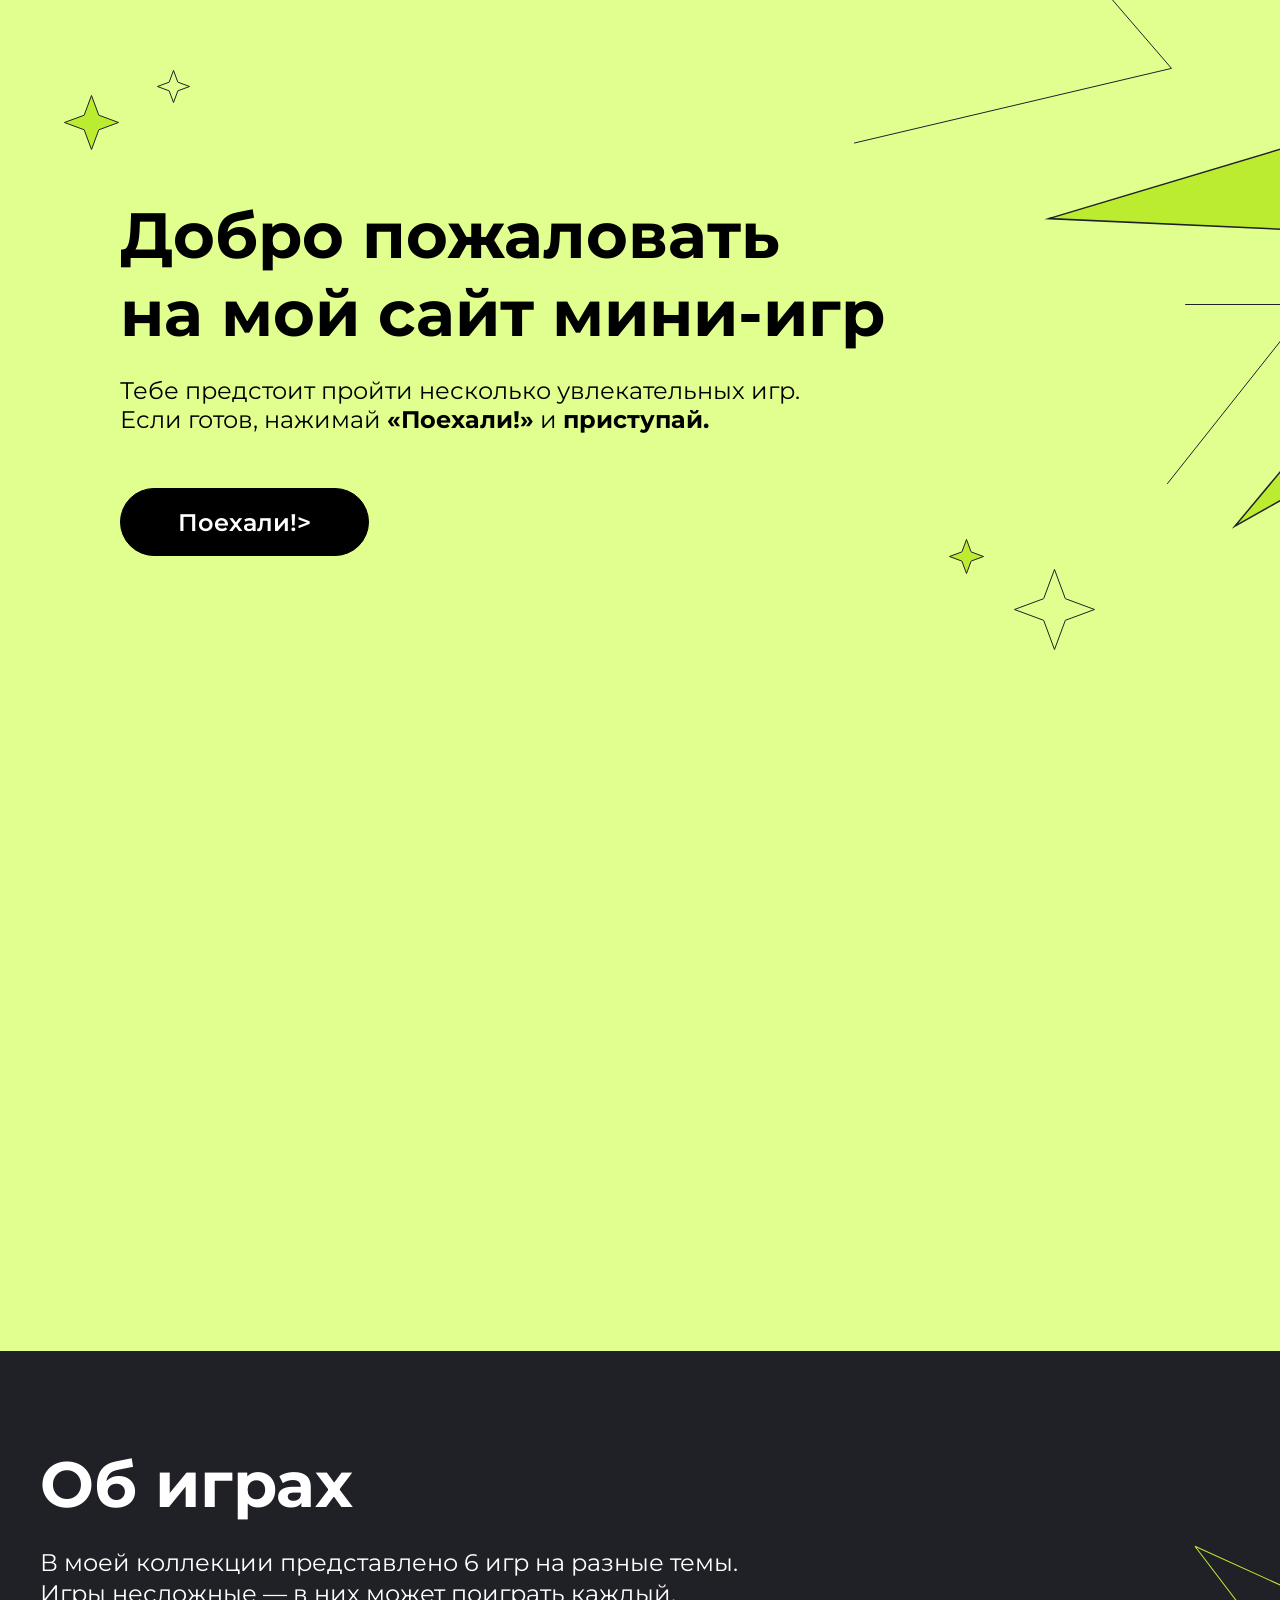
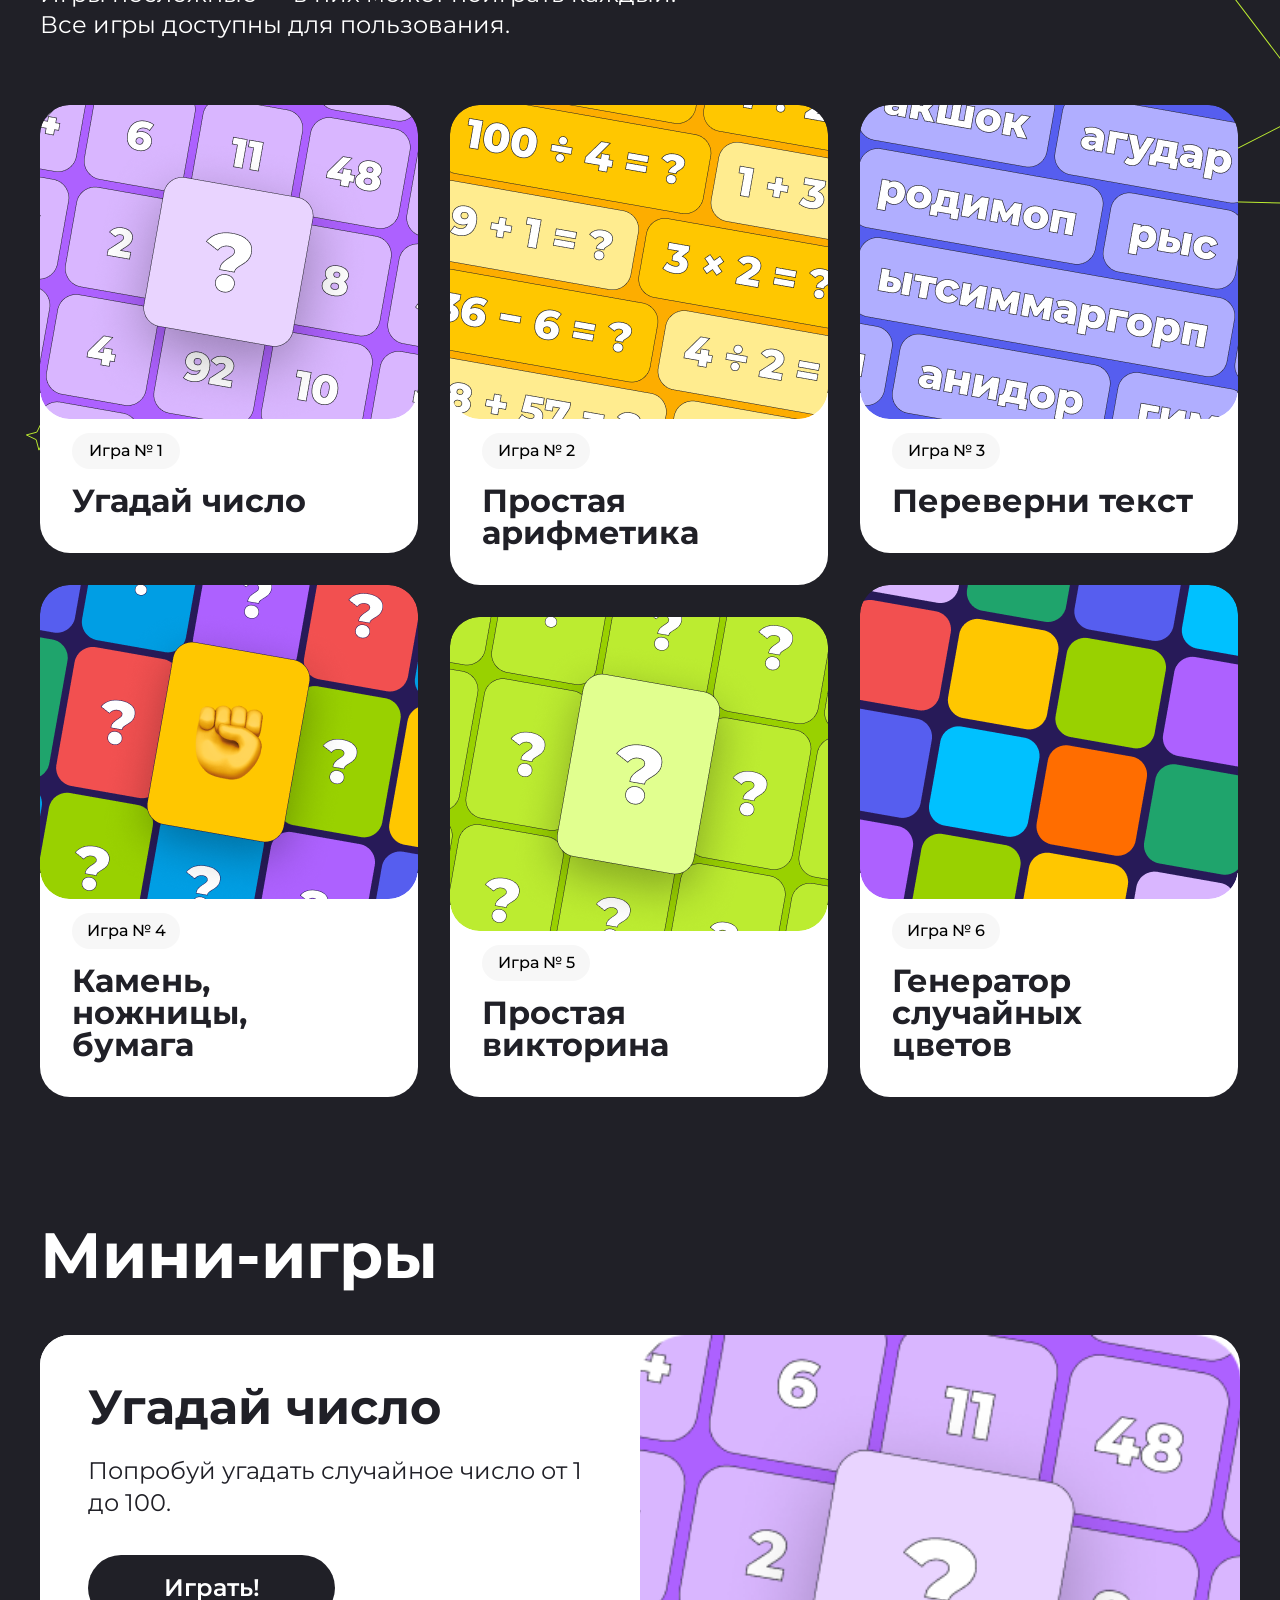
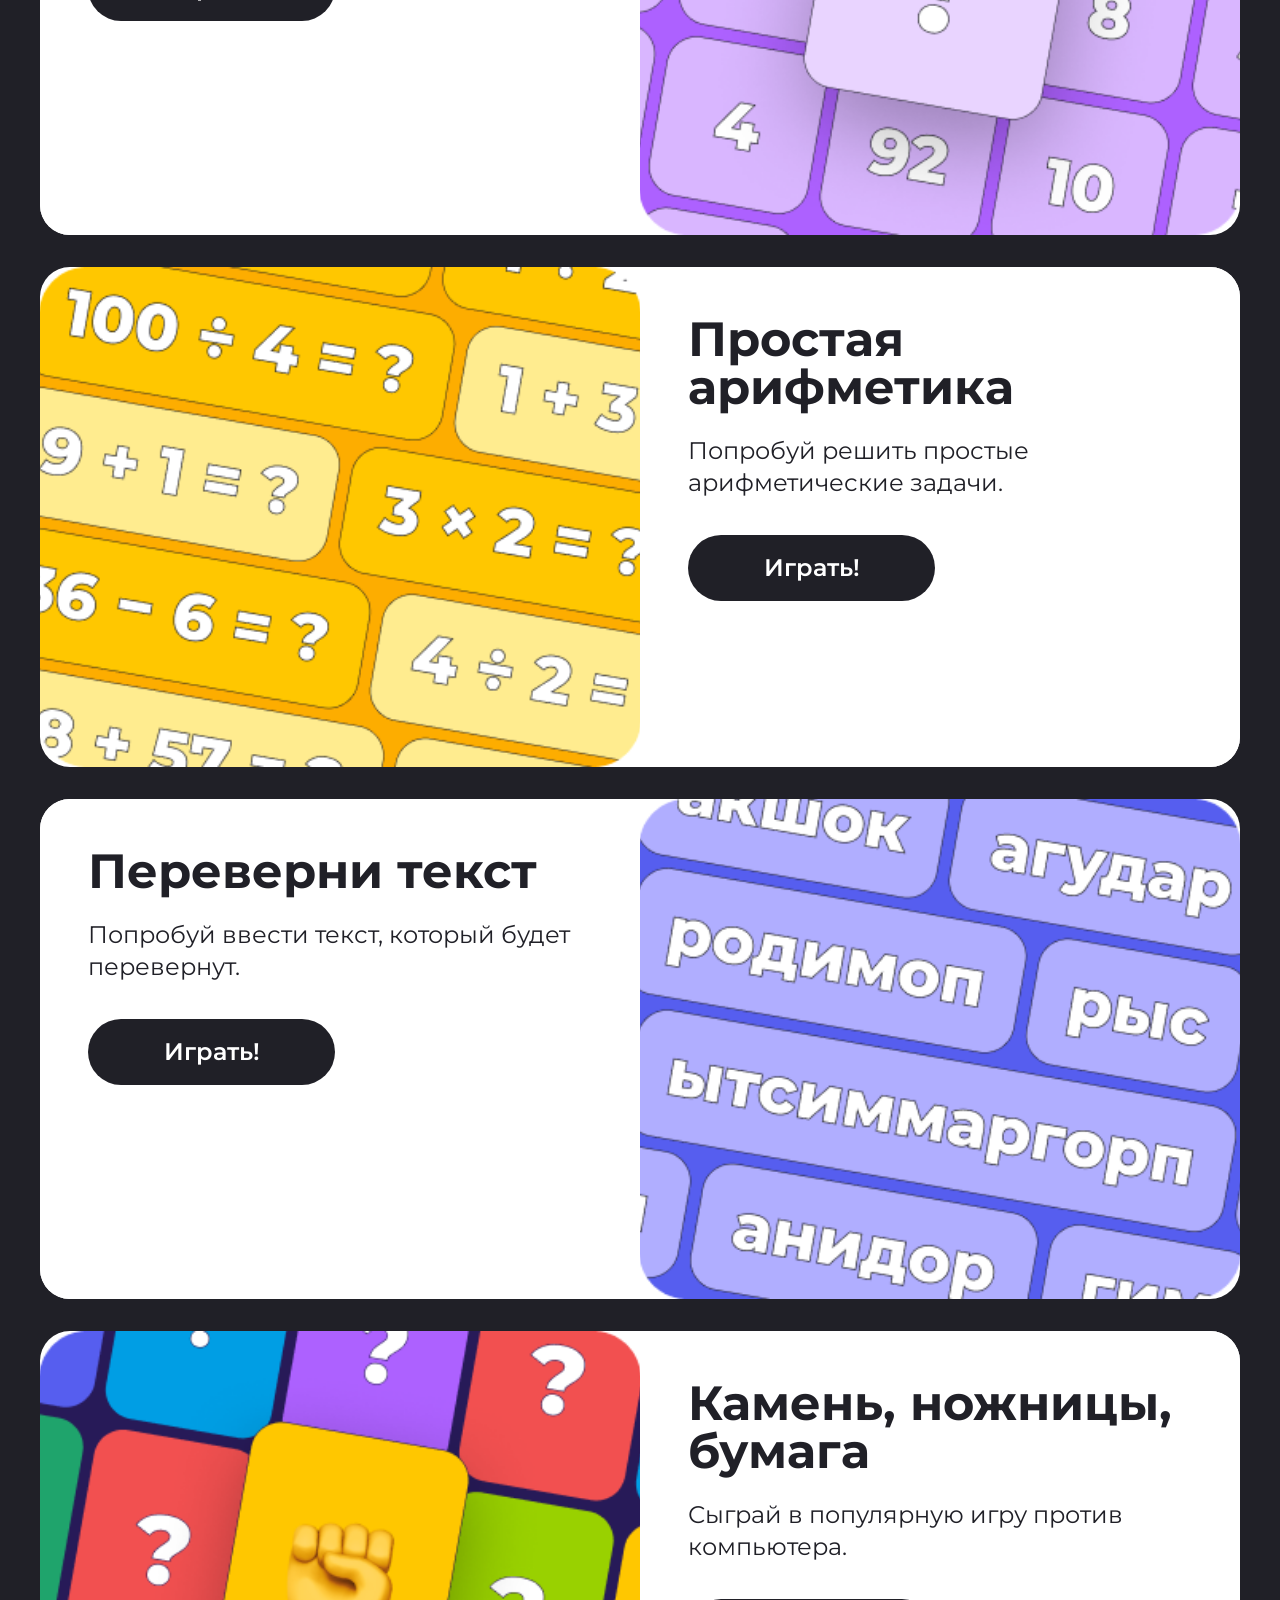
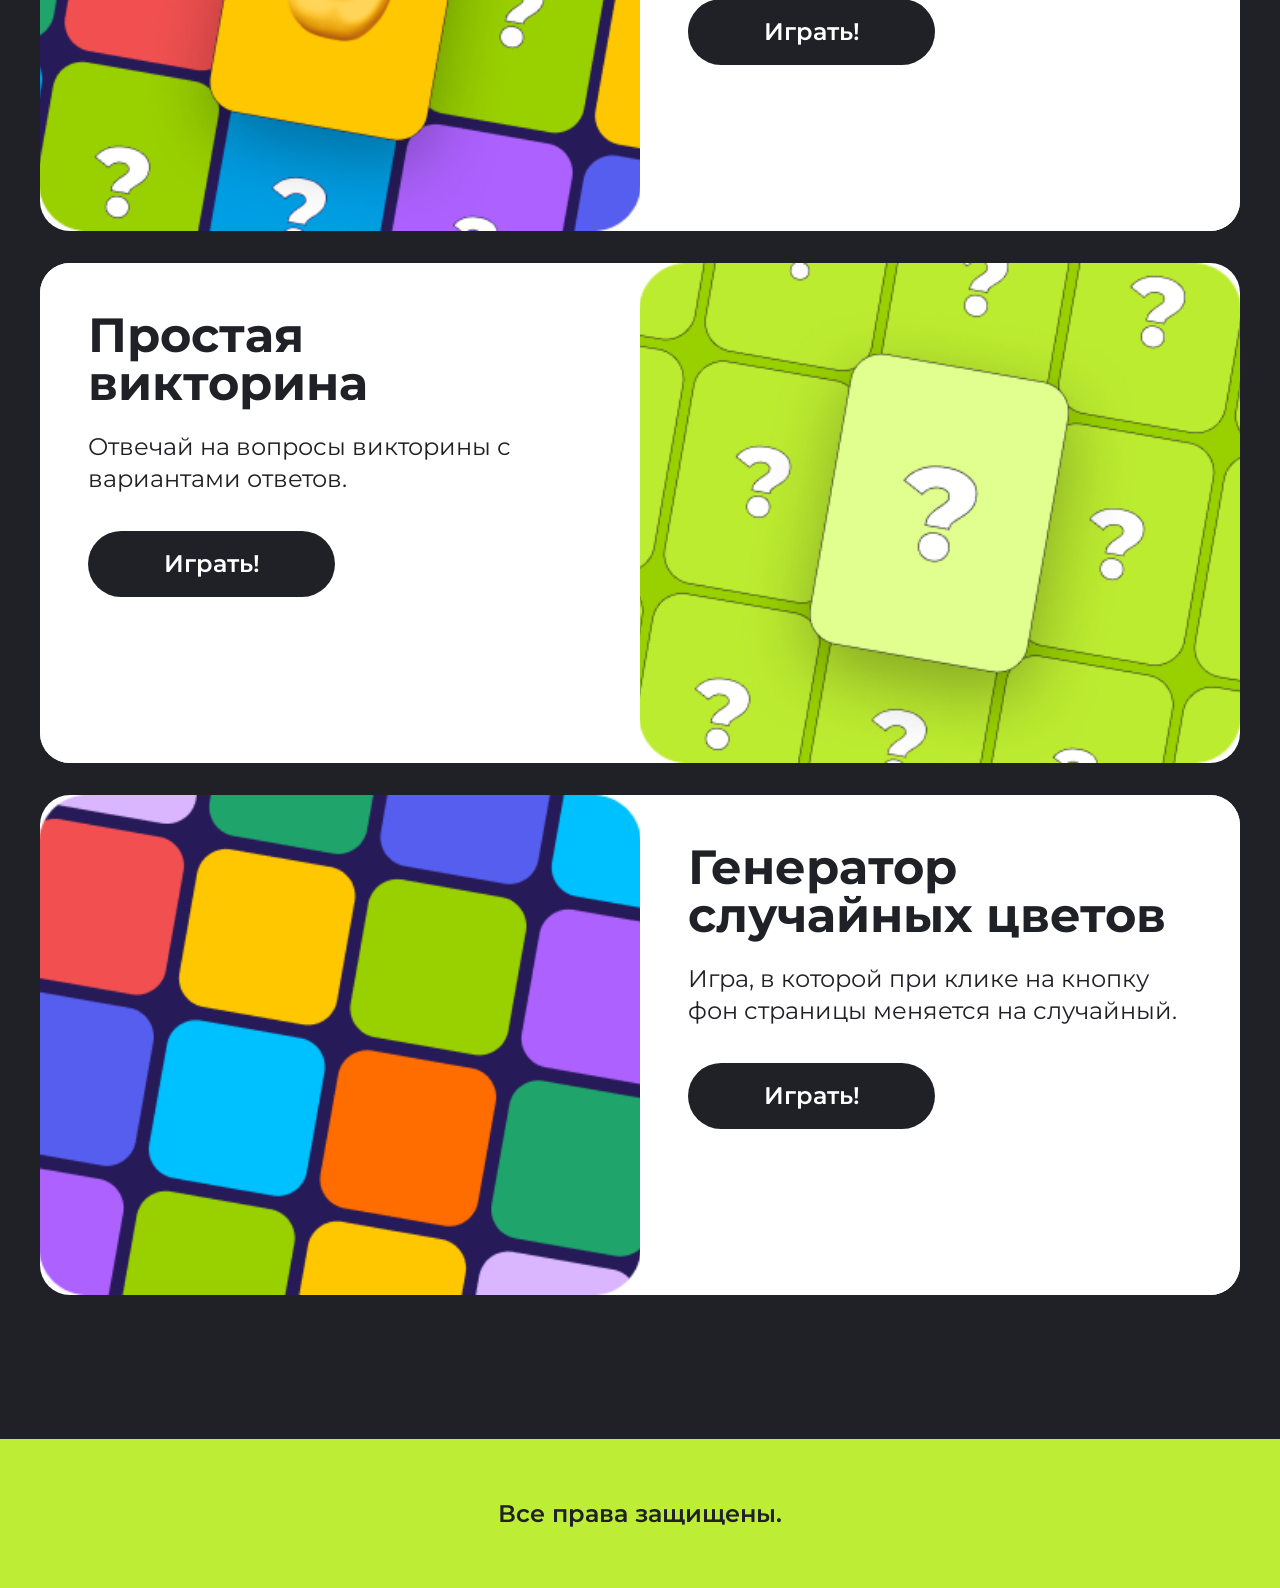
==== commit 657d67ca: "hw-2: исправлены ошибки наставника" ====
--- a/index.html
+++ b/index.html
@@ -13,7 +13,7 @@
     <section class="welcom">
         <h1>Добро пожаловать<br>на мой сайт мини-игр</h1>
         <p>Тебе предстоит пройти несколько увлекательных игр.<br>Если готов, нажимай <strong>«Поехали!»</strong> и <strong>приступай.</strong></p>
-        <a href="#games" class="welcom__button">Поехали!<!DOCTYPE html></a>
+        <a href="#games" class="welcom__button">Поехали!></a>
         <svg class="star-1" width="57" height="57" viewBox="0 0 57 57" fill="none" xmlns="http://www.w3.org/2000/svg">
 <path d="M35.7285 20.9756L35.8086 21.1914L36.0244 21.2715L55.5586 28.5L36.0244 35.7285L35.8086 35.8086L35.7285 36.0244L28.5 55.5586L21.2715 36.0244L21.1914 35.8086L20.9756 35.7285L1.44043 28.5L20.9756 21.2715L21.1914 21.1914L21.2715 20.9756L28.5 1.44043L35.7285 20.9756Z" fill="#BCEC30" stroke="#202027"/>
 </svg>
@@ -58,7 +58,7 @@
         <h2 class="games__title-mobile">Мини-игры</h2>
         <p class="games__text-desktop">В моей коллекции представлено 6 игр на разные темы.<br>Игры несложные — в них может поиграть каждый.<br>Все игры доступны для пользования.</p>
     <div class="games__cards">
-        <a class="games__card">
+        <a class="games__card" href="#game-1">
         <img src="images/cards1.png" alt="">
         <div class="games__card-content">
                 <p class="games__card-number">Игра № 1</p>
@@ -67,7 +67,7 @@
                 <button class="games__card-button">Играть!</button>
         </div>
         </a>
-        <a class="games__card">
+        <a class="games__card" href="#game-2">
         <img src="images/cards2.png" alt="">
         <div class="games__card-content">
                 <p class="games__card-number">Игра № 2</p>
@@ -77,7 +77,7 @@
                 <button class="games__card-button">Играть!</button>
         </div>
         </a>
-        <a class="games__card">
+        <a class="games__card" href="#game-3">
         <img src="images/cards3.png" alt="">
         <div class="games__card-content">
                 <p class="games__card-number">Игра № 3</p>
@@ -87,7 +87,7 @@
                 <button class="games__card-button">Играть!</button>
         </div>
         </a>
-        <a class="games__card">
+        <a class="games__card" href="#game-4">
         <img src="images/cards4.png" alt="">
         <div class="games__card-content">
                 <p class="games__card-number">Игра № 4</p>
@@ -97,7 +97,7 @@
                 <button class="games__card-button">Играть!</button>
         </div>
         </a>
-        <a class="games__card">
+        <a class="games__card" href="#game-5">
         <img src="images/cards5.png" alt="">
         <div class="games__card-content">
                 <p class="games__card-number">Игра № 5</p>
@@ -107,7 +107,7 @@
                 <button class="games__card-button">Играть!</button>
         </div>
         </a>
-        <a class="games__card">
+        <a class="games__card" href="#game-6">
         <img src="images/cards6.png" alt="">
         <div class="games__card-content">
                 <p class="games__card-number">Игра № 6</p>
@@ -138,7 +138,7 @@
 </svg>
   <div class="mini-games__cards">
 
-    <article class="mini-games__card">
+    <article class="mini-games__card" id="game-1">
       <img src="images/cards1.png" alt="">
       <div class="mini-games__card-content">
         <h3>Угадай число</h3>
@@ -147,7 +147,7 @@
       </div>
     </article>
 
-    <article class="mini-games__card">
+    <article class="mini-games__card" id="game-2">
       <img src="images/cards2.png" alt="">
       <div class="mini-games__card-content">
         <h3>Простая арифметика</h3>
@@ -156,7 +156,7 @@
       </div>
     </article>
 
-    <article class="mini-games__card">
+    <article class="mini-games__card" id="game-3">
       <img src="images/cards3.png" alt="">
       <div class="mini-games__card-content">
         <h3>Переверни текст</h3>
@@ -165,7 +165,7 @@
       </div>
     </article>
 
-    <article class="mini-games__card">
+    <article class="mini-games__card" id="game-4">
       <img src="images/cards4.png" alt="">
       <div class="mini-games__card-content">
         <h3>Камень, ножницы, бумага</h3>
@@ -174,7 +174,7 @@
       </div>
     </article>
 
-    <article class="mini-games__card">
+    <article class="mini-games__card" id="game-5">
       <img src="images/cards5.png" alt="">
       <div class="mini-games__card-content">
         <h3>Простая викторина</h3>
@@ -183,7 +183,7 @@
       </div>
     </article>
 
-    <article class="mini-games__card">
+    <article class="mini-games__card" id="game-6">
       <img src="images/cards6.png" alt="">
       <div class="mini-games__card-content">
         <h3>Генератор случайных цветов</h3>
--- a/style.css
+++ b/style.css
@@ -2,6 +2,15 @@
     margin: 0;
     padding: 0;
 }
+
+body {
+  overflow-x: hidden;
+}
+
+html {
+  scroll-behavior: smooth;
+}
+
 .welcom {
     box-sizing: border-box;
     background: rgba(225, 255, 143, 1);
@@ -148,14 +157,17 @@
     display: grid;
     grid-template-columns: repeat(3, 378px);
     gap: 32px;
-    margin-top: 48px;
+    margin-top: 64px;
     align-items: start;
 }
 
 .games__card {
     display: block;
+    flex-direction: column;
+    height: 100%; 
     width: 378px;
     text-decoration: none;
+    color: black;
     transition: 0.3s;
     position: relative;
     z-index: 2;
@@ -182,6 +194,7 @@
 }
 
 .games__card-content {
+  flex: 1;
     display: flex;
     flex-direction: column;
     width: 378px;
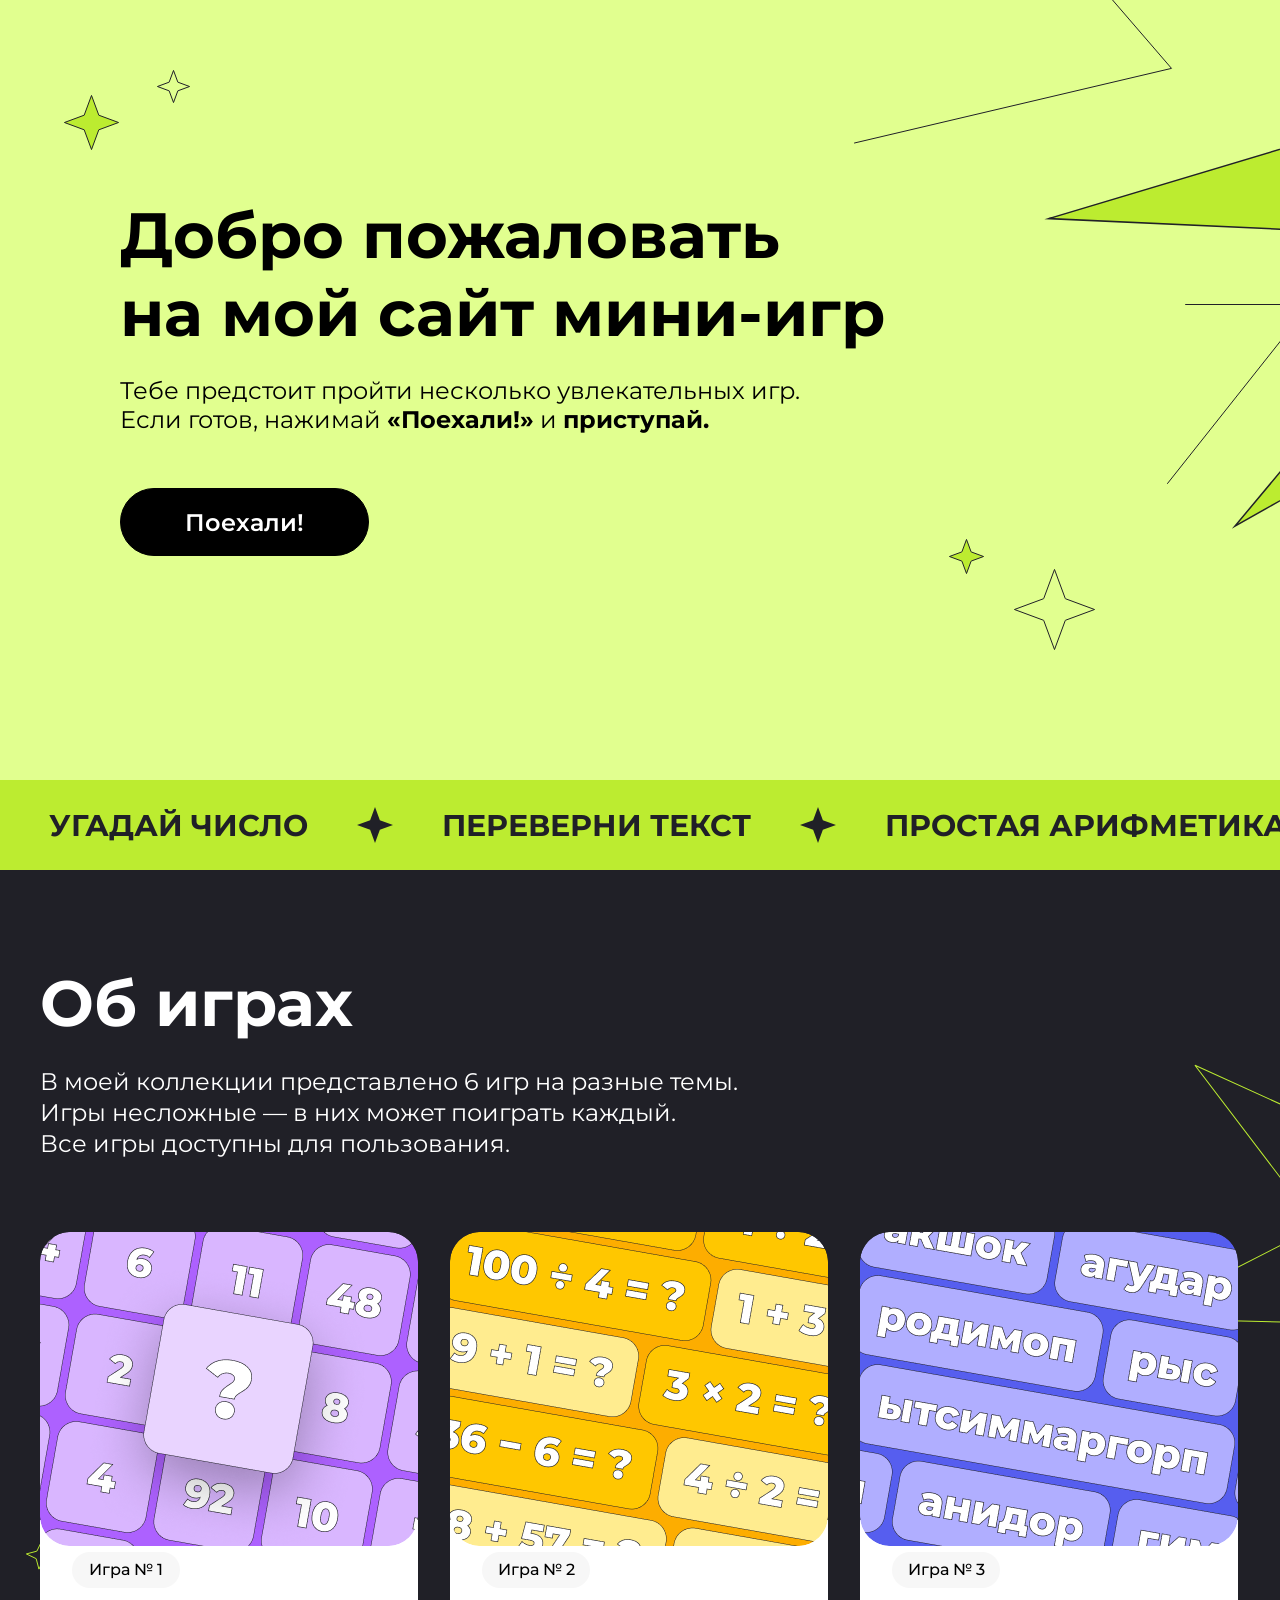
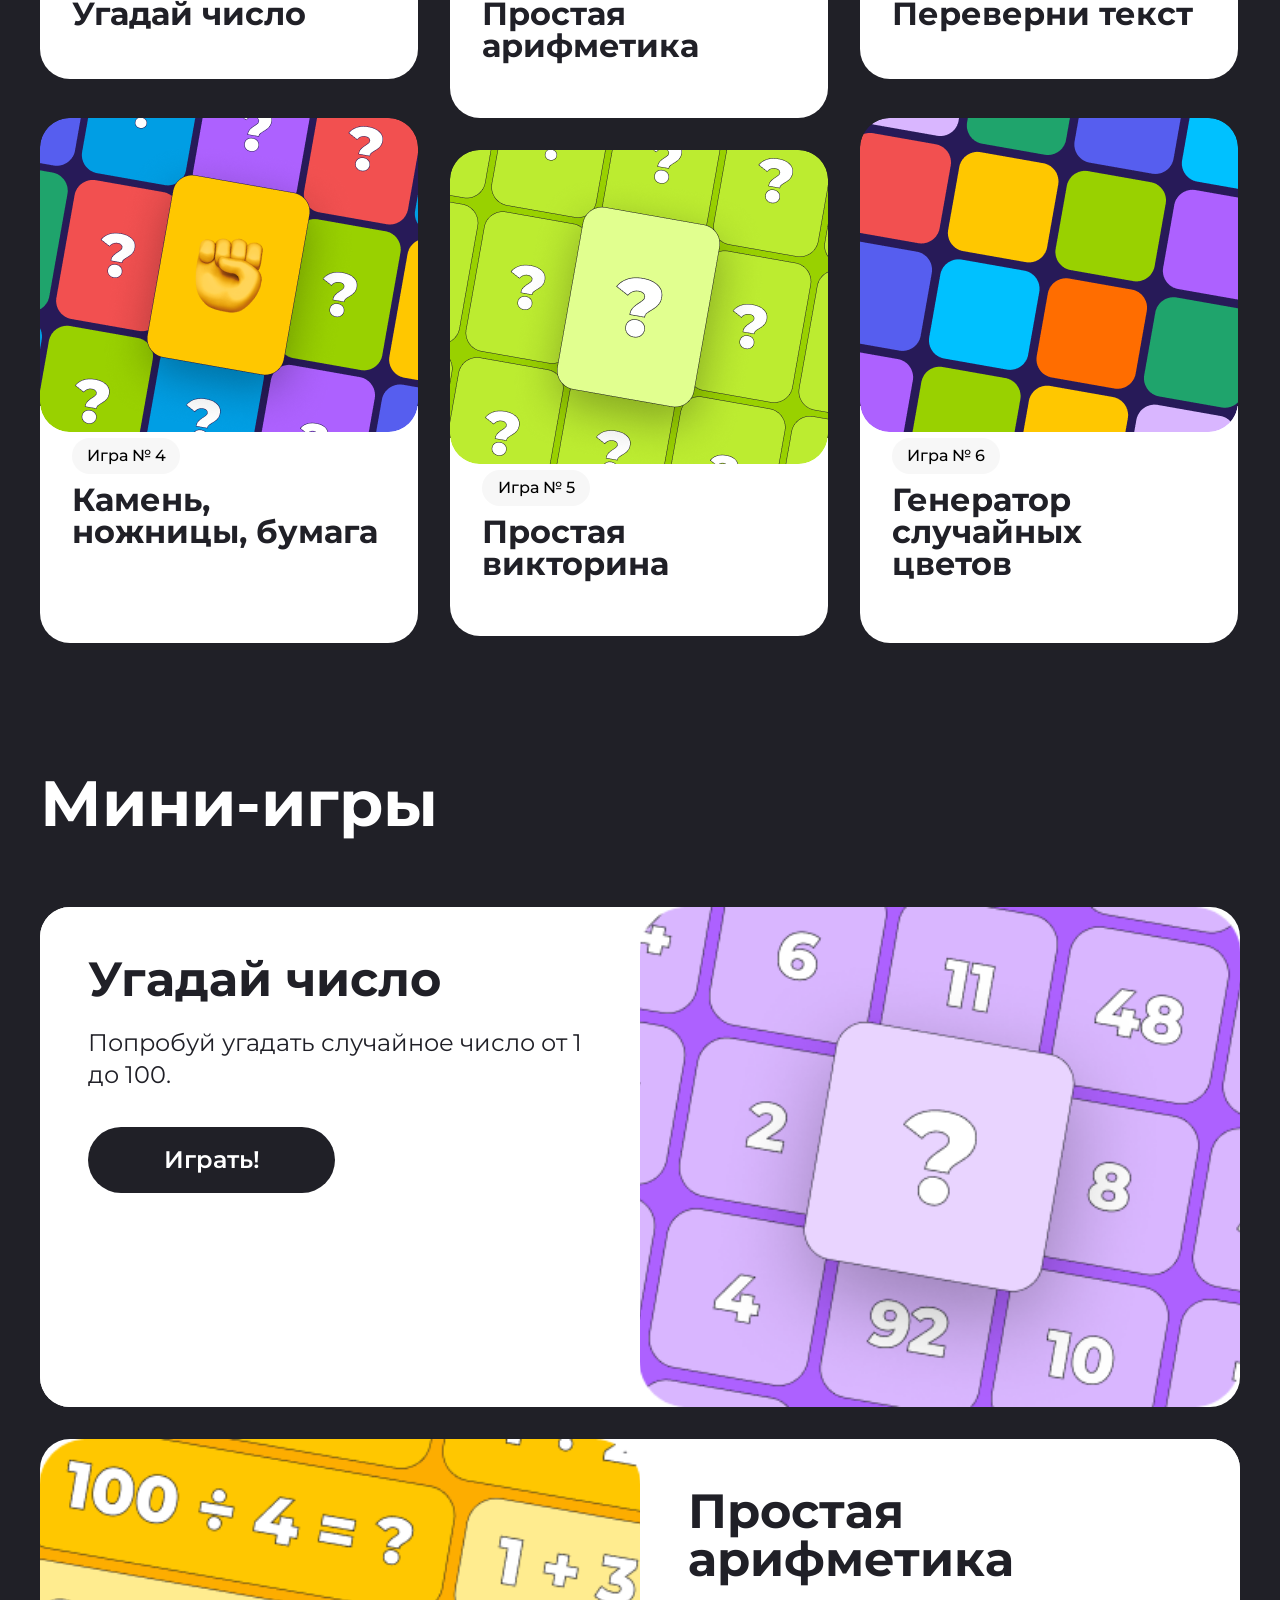
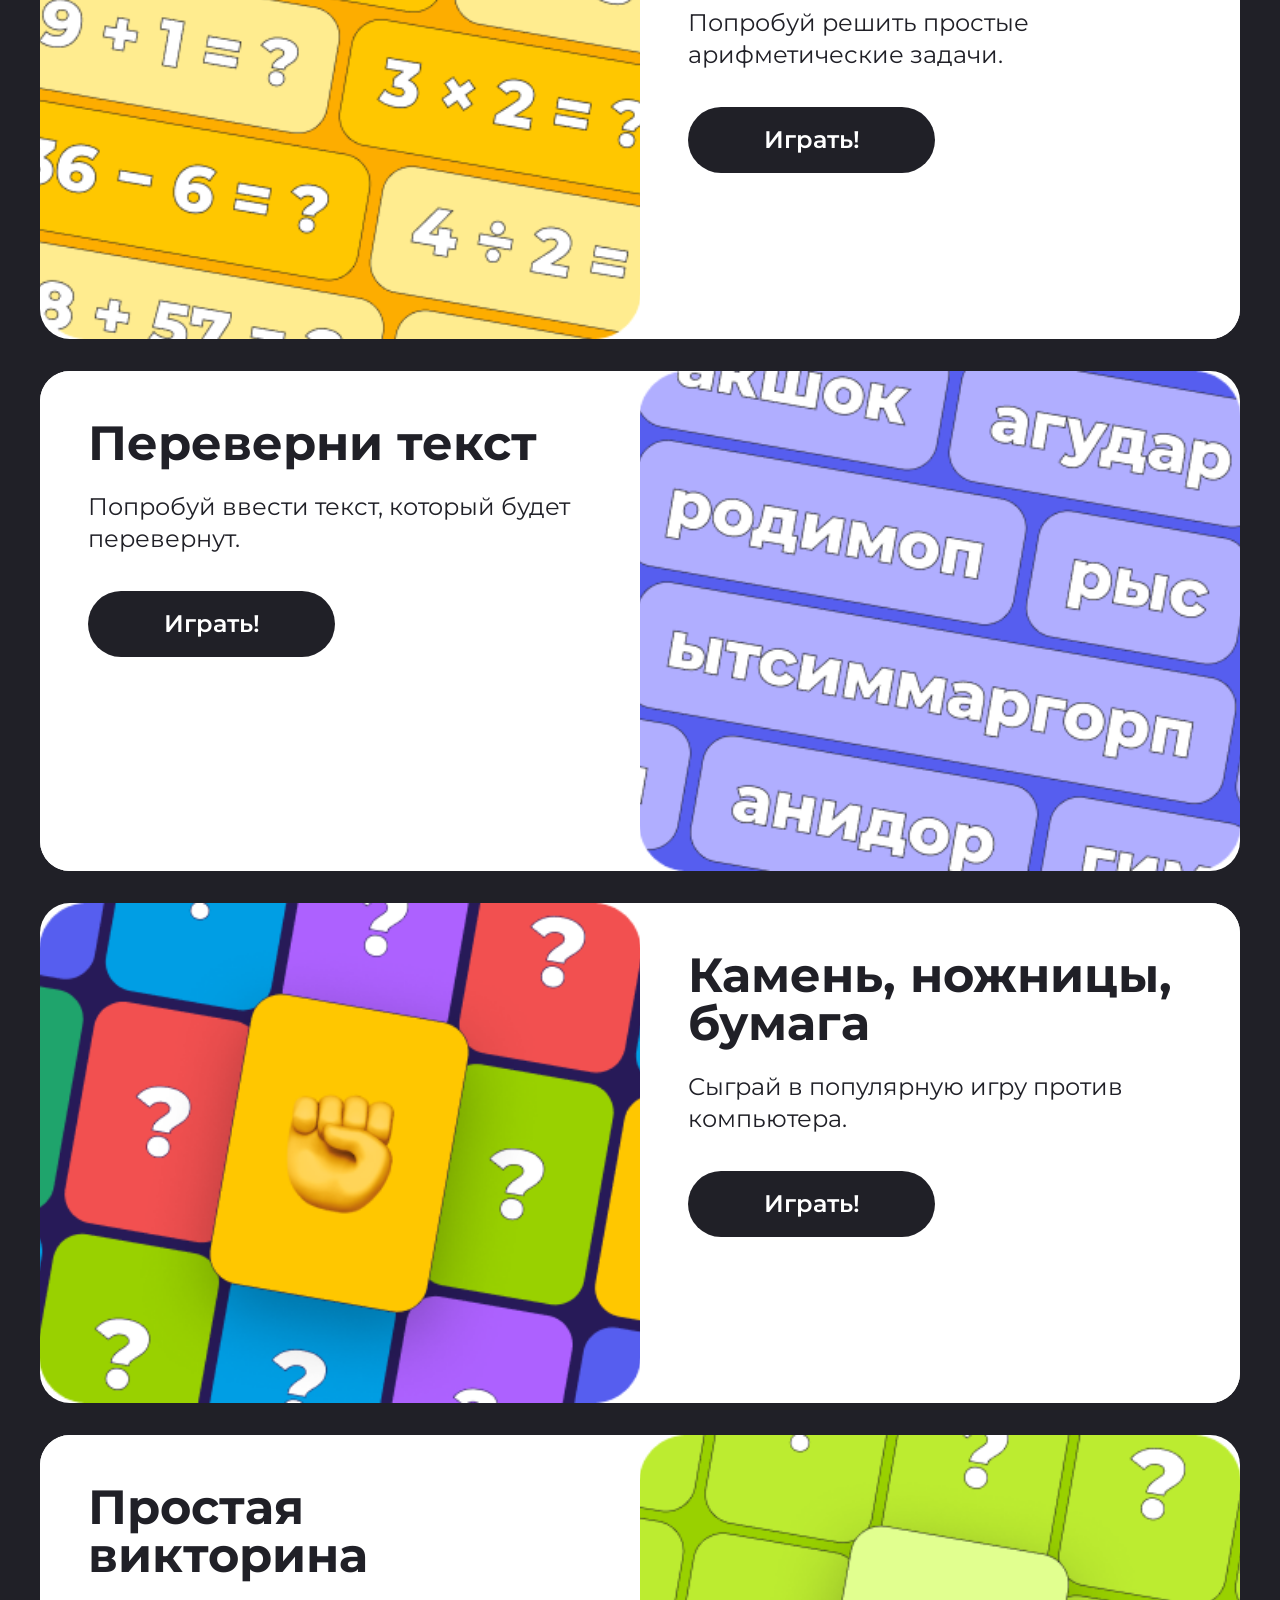
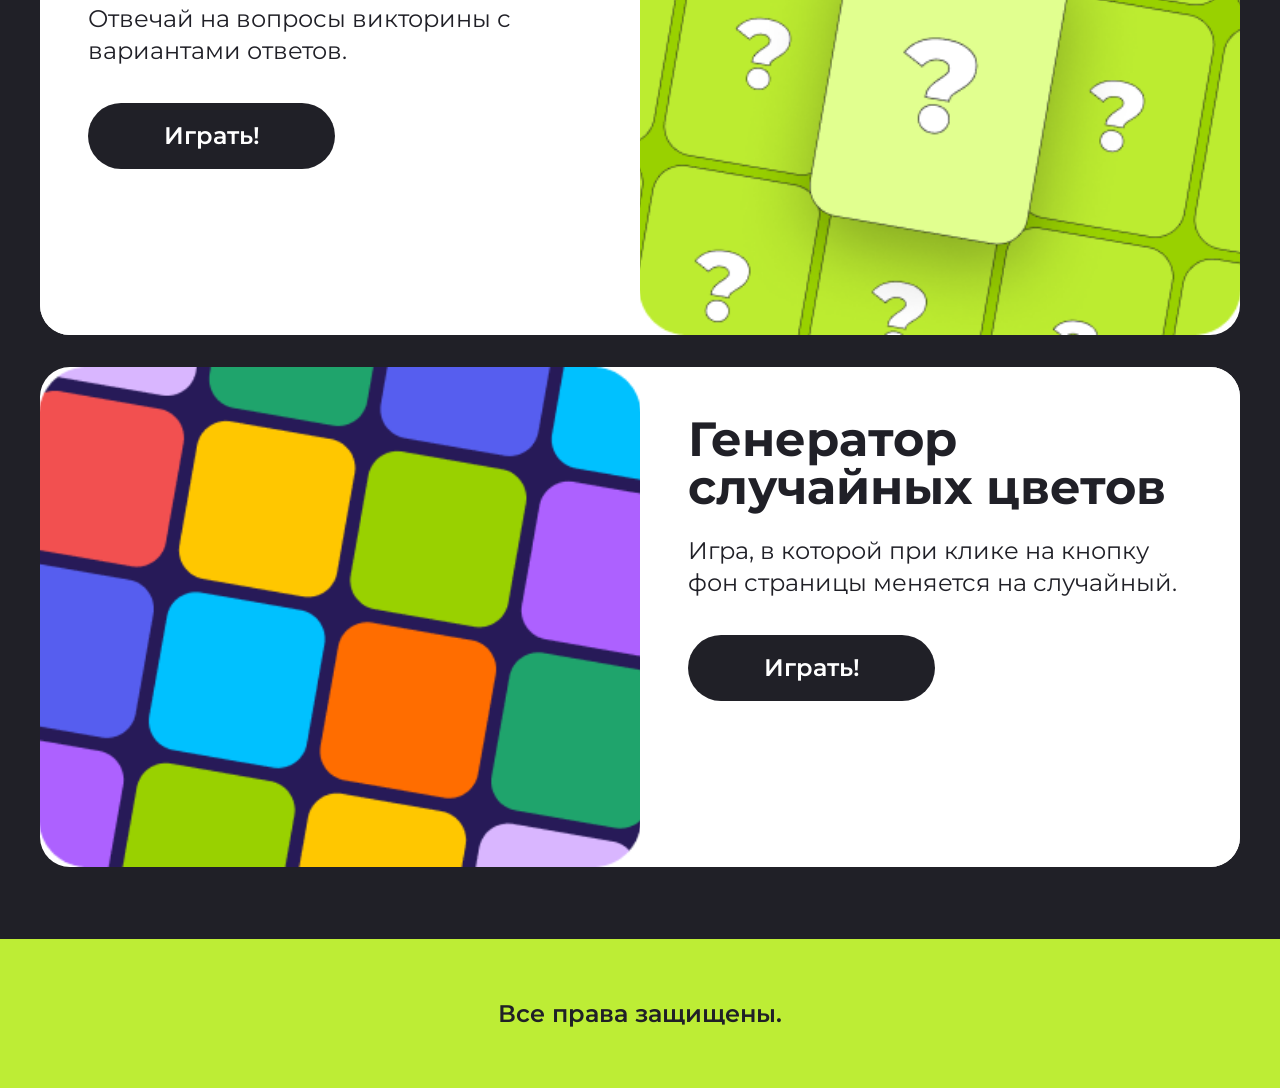
==== commit d1cb538b: "hw-2: ошибки исправлены" ====
--- a/index.html
+++ b/index.html
@@ -13,7 +13,7 @@
     <section class="welcom">
         <h1>Добро пожаловать<br>на мой сайт мини-игр</h1>
         <p>Тебе предстоит пройти несколько увлекательных игр.<br>Если готов, нажимай <strong>«Поехали!»</strong> и <strong>приступай.</strong></p>
-        <a href="#games" class="welcom__button">Поехали!></a>
+        <a href="#games" class="welcom__button">Поехали!</a>
         <svg class="star-1" width="57" height="57" viewBox="0 0 57 57" fill="none" xmlns="http://www.w3.org/2000/svg">
 <path d="M35.7285 20.9756L35.8086 21.1914L36.0244 21.2715L55.5586 28.5L36.0244 35.7285L35.8086 35.8086L35.7285 36.0244L28.5 55.5586L21.2715 36.0244L21.1914 35.8086L20.9756 35.7285L1.44043 28.5L20.9756 21.2715L21.1914 21.1914L21.2715 20.9756L28.5 1.44043L35.7285 20.9756Z" fill="#BCEC30" stroke="#202027"/>
 </svg>
@@ -41,8 +41,23 @@
         <svg class="vector-4" width="216" height="420" viewBox="0 0 216 420" fill="none" xmlns="http://www.w3.org/2000/svg">
 <path d="M0.5 79.8677L114.26 0.822235L220.382 418.822" stroke="#202027" stroke-linecap="round"/>
 </svg>
-
     </section>
+
+    <section class="ticker">
+        <div class="ticker__content">
+            <span>Угадай число</span>
+            <svg width="36" height="36" viewBox="0 0 36 36" fill="none" xmlns="http://www.w3.org/2000/svg"><path d="M18 0L22.8616 13.1384L36 18L22.8616 22.8616L18 36L13.1384 22.8616L0 18L13.1384 13.1384L18 0Z" fill="#202027"/></svg>
+            <span>Переверни текст</span>
+            <svg width="36" height="36" viewBox="0 0 36 36" fill="none" xmlns="http://www.w3.org/2000/svg"><path d="M18 0L22.8616 13.1384L36 18L22.8616 22.8616L18 36L13.1384 22.8616L0 18L13.1384 13.1384L18 0Z" fill="#202027"/></svg>
+            <span>Простая арифметика</span>
+            <svg width="36" height="36" viewBox="0 0 36 36" fill="none" xmlns="http://www.w3.org/2000/svg"><path d="M18 0L22.8616 13.1384L36 18L22.8616 22.8616L18 36L13.1384 22.8616L0 18L13.1384 13.1384L18 0Z" fill="#202027"/></svg>
+            <span>Камень, ножницы, бумага</span>
+            <svg width="36" height="36" viewBox="0 0 36 36" fill="none" xmlns="http://www.w3.org/2000/svg"><path d="M18 0L22.8616 13.1384L36 18L22.8616 22.8616L18 36L13.1384 22.8616L0 18L13.1384 13.1384L18 0Z" fill="#202027"/></svg>
+            <span>Генератор случайных цветов</span>
+            <svg width="36" height="36" viewBox="0 0 36 36" fill="none" xmlns="http://www.w3.org/2000/svg"><path d="M18 0L22.8616 13.1384L36 18L22.8616 22.8616L18 36L13.1384 22.8616L0 18L13.1384 13.1384L18 0Z" fill="#202027"/></svg>
+        </div>
+    </section>
+
     <section class="games" id="games">
         <svg class="star__1" width="32" height="32" viewBox="0 0 32 32" fill="none" xmlns="http://www.w3.org/2000/svg">
 <path d="M19.7299 11.9161L19.7892 12.1375L19.9965 12.2377L29.7633 16.9489L19.282 19.7301L19.0596 19.7894L18.9593 19.9966L14.2472 29.7633L11.467 19.2821L11.4077 19.0597L11.2015 18.9596L1.43379 14.2474L11.9159 11.4672L12.1374 11.4079L12.2375 11.2016L16.9487 1.43382L19.7299 11.9161Z" stroke="#BCEC30"/>
@@ -72,8 +87,7 @@
         <div class="games__card-content">
                 <p class="games__card-number">Игра № 2</p>
                 <h3>Простая арифметика</h3>
-                <p class="games__card-description">Попробуй решить простые  -арифметические задачи.</p>
+                <p class="games__card-description">Попробуй решить простые арифметические задачи.</p>
                 <button class="games__card-button">Играть!</button>
         </div>
         </a>
@@ -82,8 +96,7 @@
         <div class="games__card-content">
                 <p class="games__card-number">Игра № 3</p>
                 <h3>Переверни текст</h3>
-                <p class="games__card-description">Попробуй ввести текст, который  -будет перевернут.</p>
+                <p class="games__card-description">Попробуй ввести текст, который будет перевернут.</p>
                 <button class="games__card-button">Играть!</button>
         </div>
         </a>
@@ -91,8 +104,7 @@
         <img src="images/cards4.png" alt="">
         <div class="games__card-content">
                 <p class="games__card-number">Игра № 4</p>
-                <h3>Камень, ножницы,  -бумага </h3>
+                <h3>Камень, ножницы, бумага</h3>
                 <p class="games__card-description">Сыграй в популярную игру против компьютера.</p>
                 <button class="games__card-button">Играть!</button>
         </div>
@@ -102,8 +114,7 @@
         <div class="games__card-content">
                 <p class="games__card-number">Игра № 5</p>
                 <h3>Простая викторина</h3>
-                <p class="games__card-description">Отвечай на вопросы викторины -с вариантами ответов.</p>
+                <p class="games__card-description">Отвечай на вопросы викторины с вариантами ответов.</p>
                 <button class="games__card-button">Играть!</button>
         </div>
         </a>
@@ -112,13 +123,13 @@
         <div class="games__card-content">
                 <p class="games__card-number">Игра № 6</p>
                 <h3>Генератор случайных цветов</h3>
-                <p class="games__card-description">Игра, в которой при клике  -на кнопку фон страницы меняется на случайный.</p>
+                <p class="games__card-description">Игра, в которой при клике на кнопку фон страницы меняется на случайный.</p>
                 <button class="games__card-button">Играть!</button>
         </div>
         </a>
     </div>
   </section>
+
   <section class="mini-games">
   <h2>Мини-игры</h2>
   <svg class="mini-games__star-1" width="35" height="35" viewBox="0 0 35 35" fill="none" xmlns="http://www.w3.org/2000/svg">
--- a/style.css
+++ b/style.css
@@ -17,6 +17,8 @@
     padding-left: 120px;
     padding-top: 196px;
     position: relative;
+    height: 780px;
+    overflow: hidden
 }
 
 .welcom h1 {
@@ -157,7 +159,7 @@
     display: grid;
     grid-template-columns: repeat(3, 378px);
     gap: 32px;
-    margin-top: 64px;
+    margin-top: 72px;
     align-items: start;
 }
 
@@ -187,6 +189,21 @@
     transform: translateY(-32px) scale(1.05);
 }
 
+.games__card:nth-child(1) .games__card-content,
+.games__card:nth-child(3) .games__card-content {
+    height: 159px;
+}
+
+.games__card:nth-child(2) .games__card-content,
+.games__card:nth-child(5) .games__card-content {
+    height: 198px;
+}
+
+.games__card:nth-child(4) .games__card-content,
+.games__card:nth-child(6) .games__card-content {
+    height: 237px;
+}
+
 .games__card img {
     width: 378px;
     height: 314px;
@@ -194,14 +211,14 @@
 }
 
 .games__card-content {
-  flex: 1;
+    flex: 1;
     display: flex;
     flex-direction: column;
     width: 378px;
     box-sizing: border-box;
-    gap: 16px;
+    gap: 10px;
     border-radius: 0 0 30px 30px;
-    padding-top: 40px;
+    padding-top: 32px;
     padding-right: 32px;
     padding-bottom: 36px;
     padding-left: 32px;
@@ -275,8 +292,8 @@
   background: rgba(32, 32, 39, 1);
   padding-left: max(calc((100% - 1200px) / 2), 24px);
   padding-right: max(calc((100% - 1200px) / 2), 24px);
-  padding-top: 94px;
-  padding-bottom: 144px;
+  padding-top: 96px;
+  padding-bottom: 72px;
 }
 
 .mini-games h2 {
@@ -291,7 +308,7 @@
   display: flex;
   flex-direction: column;
   gap: 32px;
-  margin-top: 48px;
+  margin-top: 72px;
 }
 
 .mini-games__card {
@@ -404,7 +421,35 @@
   left: 1449px;
 }
 
+.ticker {
+  display: block;
+  width: 100%;
+  box-sizing: border-box;
+  background: rgba(188, 236, 48, 1);
+  padding: 27px 0;
+  overflow: hidden;
+  white-space: nowrap;
+}
+
+.ticker__content {
+  display: inline-flex;
+  align-items: center;
+  gap: 49px;
+  font-family: 'Montserrat', sans-serif;
+  font-weight: 700;
+  font-size: 30px;
+  line-height: 110%;
+  letter-spacing: 4%;
+  text-transform: uppercase;
+  color: rgba(32, 32, 39, 1);
+  padding-left: 49px; 
+}
+
 @media (max-width: 767px) {
+  .games {
+    display: none;
+  }
+
   .welcom {
     padding-top: 147px;
     padding-left: 57px;
@@ -575,4 +620,74 @@
     padding-top: 55px;
     gap: 16px;
   }
+
+   .mini-games {
+    padding: 48px 16px;
+  }
+
+  .mini-games h2 {
+    font-size: 40px;
+    margin-bottom: 48px;
+  }
+
+  .mini-games__cards {
+    gap: 24px;
+  }
+
+  .mini-games__card {
+    flex-direction: column !important;
+    width: 100%;
+    border-radius: 30px;
+  }
+
+  .mini-games__card img {
+    width: 100%;
+    height: 285px;
+    object-fit: cover;
+    border-radius: 30px 30px 0 0;
+  }
+
+  .mini-games__card-content {
+    width: 100%;
+    padding: 29px 29px 32px 29px;
+    gap: 16px;
+    border-radius: 0 0 30px 30px;
+    margin-top: -10px;
+    align-items: flex-start;
+  }
+
+  .mini-games__card-content h3 {
+    font-size: 32px;
+  }
+
+  .mini-games__card-content p {
+    font-size: 16px;
+    line-height: 100%;
+    margin-top: 0;
+  }
+
+  .mini-games__card-button {
+    width: 285px;
+    max-width: 100%;
+    height: 55px;
+    font-size: 16px;
+    margin-top: 32px;
+    padding: 16px 28px;
+    border-radius: 60px;
+  }
+
+  .mini-games__star-1,
+  .mini-games__star-2,
+  .mini-games__star-3,
+  .mini-games__star-4 {
+    display: none; 
+  }
+
+  .footer {
+    padding: 40px 0;
+  }
+
+  .footer p {
+    font-size: 16px;
+  }
 }
